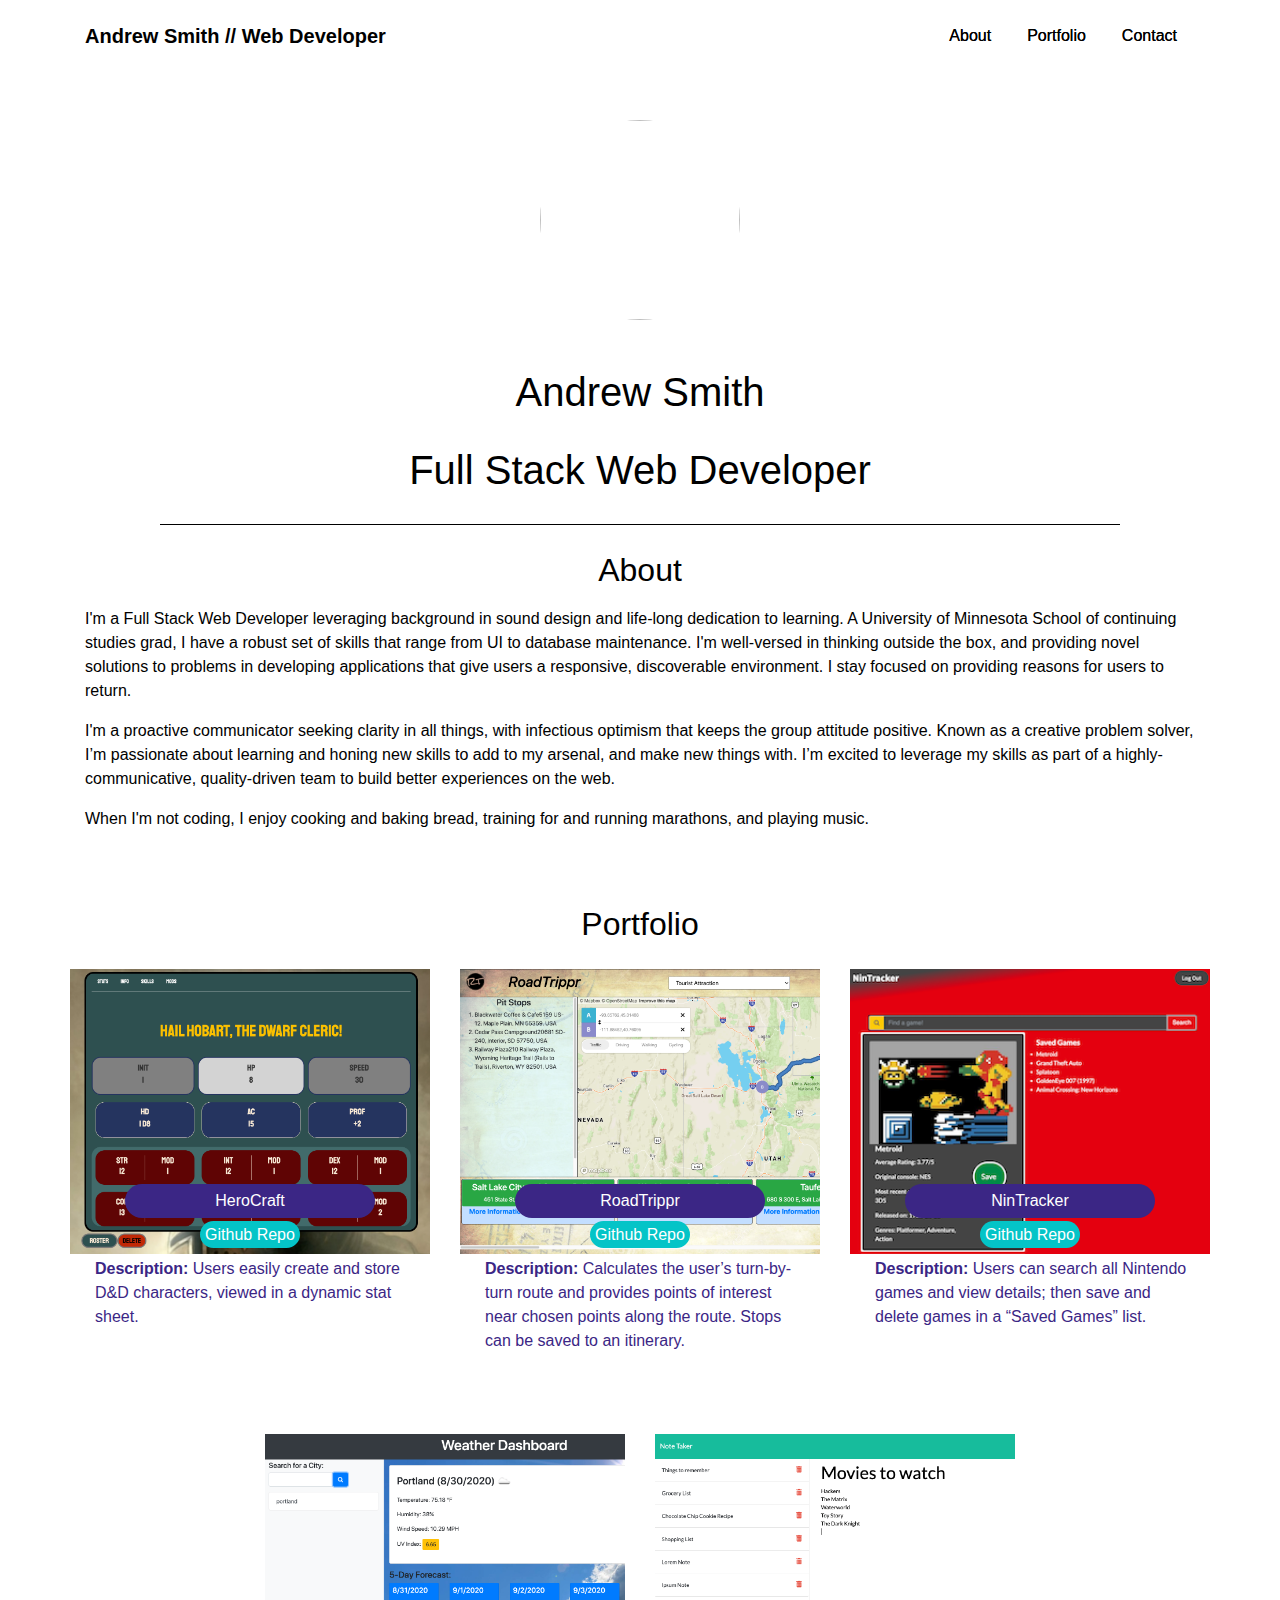
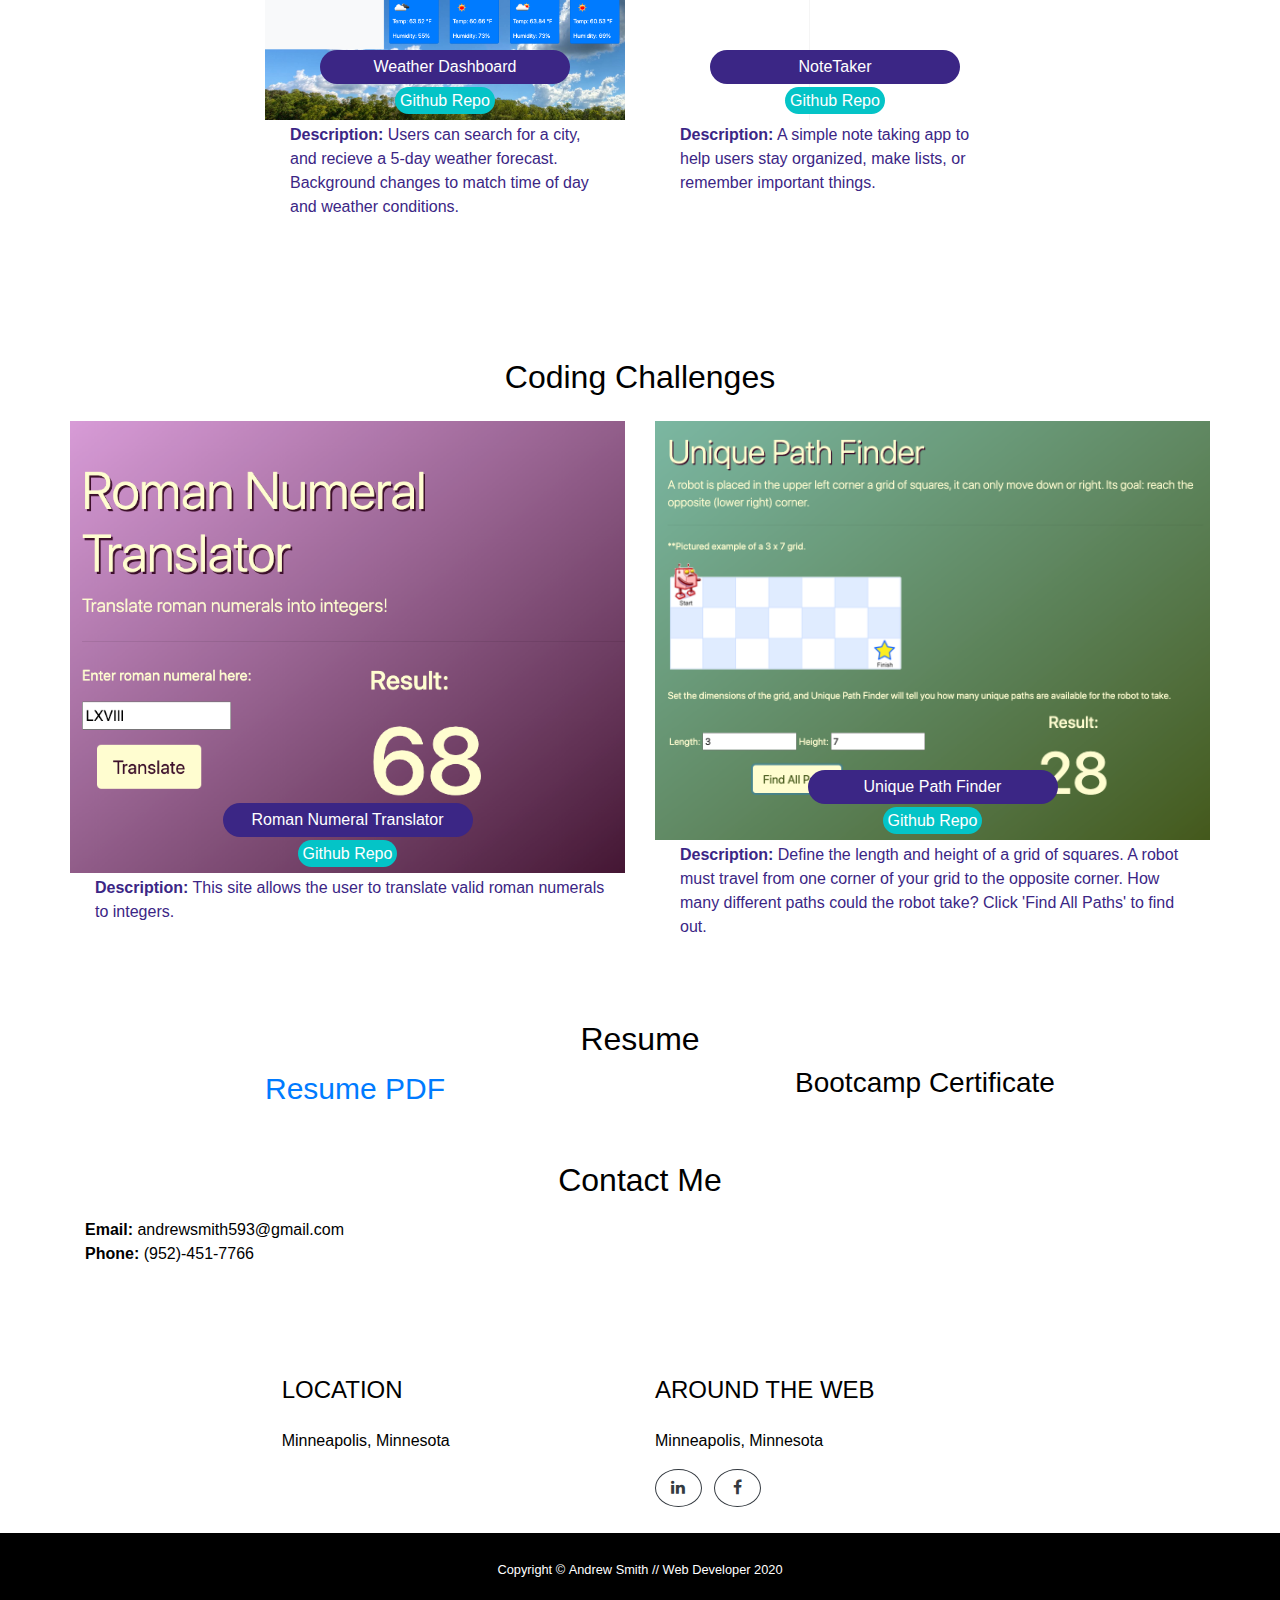
==== index.html @ 85a1eda5 "added challenges" ====
<!DOCTYPE html>
<html>

<head>
    <meta charset="utf-8">
    <meta name="viewport" content="width=device-width, initial-scale=1.0, shrink-to-fit=no">
    <title>Andrew Smith // Web Developer</title>
    <link rel="stylesheet" href="https://cdnjs.cloudflare.com/ajax/libs/font-awesome/4.7.0/css/font-awesome.min.css">
    <link rel="stylesheet" href="bootstrap/css/bootstrap.min.css">
    <link rel="stylesheet" href="https://cdnjs.cloudflare.com/ajax/libs/animate.css/3.5.2/animate.min.css">
    <link rel="stylesheet" href="css/Navigation-Clean.css">
    <link rel="stylesheet" href="css/styles.css">
</head>

<body style="background: white;background-color:white;color:black;">
    <script>
        document.getElementById("herocraft").innerHTML = "Hello JavaScript!";
        </script>
        
    <nav class="navbar navbar-light navbar-expand-md navigation-clean mb-5"
        style="background-color: white;color: black;">
        <div class="container"><a class="navbar-brand" href="#">Andrew Smith // Web Developer</a><button
                data-toggle="collapse" class="navbar-toggler" data-target="#navcol-1"><span class="sr-only"
                    style="color: white;">Toggle navigation</span><span class="navbar-toggler-icon"></span></button>
            <div class="collapse navbar-collapse" id="navcol-1" style="text-shadow: 0px 0px;">
                <ul class="nav navbar-nav ml-auto">
                    <li class="nav-item" role="presentation"><a class="nav-link" href="#about"
                            style="color: black;">About</a></li>
                    <li class="nav-item" role="presentation"><a class="nav-link" href="#portfolio"
                            style="color: black;">Portfolio</a></li>
                    <li class="nav-item" role="presentation"><a class="nav-link" href="#contact"
                            style="color: black;">Contact</a></li>
                </ul>
            </div>
        </div>
    </nav>
    <header>
        <div class="container" style="padding: 0px 0px 0px 0px;"><img id="portraitpic" class="img-fluid d-block mx-auto mb-5"
                style="background: url(img/square.png);background-size: contain;width: 200px;height: 200px;border-radius:50%">
            <h1 style="text-align: center;border-color: #f2f5f8;color: black;">Andrew Smith</h1>

            <h1 style="text-align: center;margin: 30px;color: black;">Full Stack Web Developer</h1>
        </div>
    </header>
                <hr style="border-color: black; width: 75%">
    <section id="portfolio" class="portfolio"
        style="background: white;background-color: white;">

        <div class="container">
            <h2 id="about" style="text-align: center;padding: 10px;">About</h2>
            <!-- <hr> -->
            <div class="row">
                <div class="col">
                    <p>I'm a Full Stack Web Developer leveraging background in sound design and life-long dedication to learning. A University of Minnesota School of continuing studies grad, I have a robust set of skills that range from UI to database maintenance. I'm well-versed in thinking outside the box, and providing novel solutions to problems in developing applications that give users a responsive, discoverable environment. I stay focused on providing reasons for users to return.
                    </p>
                  
                    <p>
                        I'm a proactive communicator seeking clarity in all things, with infectious optimism that keeps the group attitude positive. Known as a creative problem solver, I’m passionate about learning and honing new skills to add to my arsenal, and make new things with. I’m excited to leverage my skills as part of a highly-communicative, quality-driven team to build better experiences on the web. 
                    </p>
                    <p>
                        When I'm not coding, I enjoy cooking and baking bread, training for and running marathons, and playing music.
                    </p>


                        
                </div>

            </div>
            <div style="text-align: center;border-width: 1px;border-color:black;"></div>
        </div>

        <div class="container" style="margin: auto;padding: 0px;">
            <h2 id="portfolio" class="text-center mt-5" style="margin: 15px;margin-top: 0px;padding: 10px;">Portfolio
            </h2>
            
            <!-- <hr style="border-color: #3b2685;"> -->
            <div class="row">
                <div class="portfolio-column col-12 col-md-6 col-lg-4 col-sm-12" >
                    
                    <!-- <img class="img-fluid"
                        src="img/herocraft.png" "> -->

                        <!-- <button class="projectbutton" id="herocraft" type="submit"> 
                            HeroCraft 
                        </button>  -->

                        <a  href="http://murmuring-cove-64228.herokuapp.com/" target="_blank">
                            
                            <img class="portfolioimg" src="./img/herocraft.png"  />
                            <p class="portfolio-text text-center ">HeroCraft</p>
                        </a>
                        <a class="githublink" href="https://github.com/ezekieleverest/Character-Creator">Github Repo</a>
                        <p class="projectDescription"><strong>Description:</strong> Users easily create and store D&D characters, viewed in a dynamic stat sheet.</p>

                    </div>





                <div class="portfolio-column col-12 col-md-6 col-lg-4 col-sm-12">
                    
                    <!-- <img class="img-fluid"
                        src="img/rtpic.png" border-color: rgb(15,110,204);"> -->

                        <a class="portfolio-pic" href="https://nathanszu.github.io/RoadTrippr/index.html" target="_blank">
                            
                            <img class="portfolioimg" src="./img/rtpic.png" />
                            <p class="portfolio-text text-center position-relative">RoadTrippr</p>
                        </a> 
                        <a class="githublink " href="https://github.com/AndrewCodesDontYaKnow/RoadTrippr">Github Repo</a>
                        <p class="projectDescription"><strong>Description:</strong> Calculates the user’s turn-by-turn route and provides points of interest near chosen points along the route. Stops can be saved to an itinerary.</p>

                    </div>
                <div class="portfolio-column col-12 col-md-6 col-lg-4 col-sm-12" ">
                    
                    <!-- <img class="img-fluid"
                        src="img/rtpic.png" border-color: rgb(15,110,204);"> -->

                        <a href="https://boiling-plains-43100.herokuapp.com" target="_blank">
                            
                            <img class="portfolioimg" src="./img/ntpic.png" />
                            <p class="portfolio-text text-center position-relative">NinTracker</p>
                        </a>
                        <a class="githublink text-center " href="https://github.com/ezekieleverest/Character-Creator">Github Repo</a>
                        <p class="projectDescription"><strong>Description:</strong> Users can search all Nintendo games and view details; then save and delete games in a “Saved Games” list.</p>

                    </div>
            </div>
            <div class="row justify-content-center">
                <div class="portfolio-column col-12 col-md-6 col-lg-4 col-sm-12 justify-content-center portfolioboxes">
                    
                    <!-- <img class="img-fluid"
                        src="img/rtpic.png" border-color: rgb(15,110,204);"> -->
                       
                        <a class="img-fluid justify-self-center" href="https://andrewcodesdontyaknow.github.io/WeatherDashboard/" target="_blank">
                            
                            <img class="portfolioimg" class="img-fluid justify-self-center" src="./img/wtpic.png" />
                            <p class="portfolio-text text-center position-relative">Weather Dashboard</p>
                        </a>
                        <a class="githublink text-center " href="https://github.com/AndrewCodesDontYaKnow/WeatherDashboard">Github Repo</a>
                        <p class="projectDescription"><strong>Description:</strong> Users can search for a city, and recieve a 5-day weather forecast. Background changes to match time of day and weather conditions.</p>
                      
                    </div>
                <div class="portfolio-column col-12 col-md-6 col-lg-4 col-sm-12" ">
                    
                    <!-- <img class="img-fluid"
                        src="img/rtpic.png" border-color: rgb(15,110,204);"> -->

                        <a href="https://vast-shore-64434.herokuapp.com/" target="_blank">
                            
                            <img class="portfolioimg" src="./img/notetpic.png" />
                            <p class="portfolio-text text-center position-relative">NoteTaker</p>
                        </a>
                        <a class="githublink text-center " href="https://github.com/AndrewCodesDontYaKnow/Note_TakerV2">Github Repo</a>
                        <p class="projectDescription"><strong>Description:</strong> A simple note taking app to help users stay organized, make lists, or remember important things.</p>

                    </div>
            </div>
        </div>

        <div class="container" style="margin: auto;padding: 0px;">
            <h2 id="portfolio" class="text-center mt-5" style="margin: 15px;margin-top: 0px;padding: 10px;">Coding Challenges
            </h2>
            
            <!-- <hr style="border-color: #3b2685;"> -->
            <div class="row">
                <div class="portfolio-column col-12 col-md-6 col-lg-6 col-sm-12" >
                
                        <a  href="https://andrewcodesdontyaknow.github.io/RomanNumeralTranslator/" target="_blank">
                            
                            <img class="portfolioimg" src="./img/translatorpic.png"  />
                            <p class="portfolio-text text-center ">Roman Numeral Translator</p>
                        </a>
                        <a class="githublink" href="https://github.com/AndrewCodesDontYaKnow/RomanNumeralTranslator">Github Repo</a>
                        <p class="projectDescription"><strong>Description:</strong> This site allows the user to translate valid roman numerals to integers.</p>

                    </div>

                <div class="portfolio-column col-12 col-md-6 col-lg-6 col-sm-12">
                    
                    <!-- <img class="img-fluid"
                        src="img/rtpic.png" border-color: rgb(15,110,204);"> -->

                        <a class="portfolio-pic" href="https://andrewcodesdontyaknow.github.io/UniquePathFinder" target="_blank">
                            
                            <img class="portfolioimg" src="./img/uniquepaths.png" />
                            <p class="portfolio-text text-center position-relative">Unique Path Finder</p>
                        </a> 
                        <a class="githublink " href="https://github.com/AndrewCodesDontYaKnow/UniquePathFinder">Github Repo</a>
                        <p class="projectDescription"><strong>Description:</strong> Define the length and height of a grid of squares. A robot must travel from one corner of your grid to the opposite corner. How many different paths could the robot take? Click 'Find All Paths' to find out.</p>

                    </div>
            </div>
        </div>

    </section>
    <section style="padding-top: 0px;background: white;">
        <!-- <div class="row">
            <div class="col" style="margin-bottom: 67px;">
                <p></p>
            </div>
        </div> -->
        
        
    </section>
    <section style="background: white;background-color:white;">
        <div class="container">
            <h2 id="contact" style="text-align: center;padding: 0px;">Resume</h2>

            <div class="row">
                <div class="col-6 text-center">
                    <a id="resumelink" class="m-auto" href="https://drive.google.com/file/d/1PlUrU4AwaDKnfD9nhblfA9Y8aW0FGFX9/view?usp=sharing">Resume PDF</a>
                </div>
                <div class="col-6 text-center">
                    <h3>Bootcamp Certificate</h3>
                    <div data-iframe-width="150" data-iframe-height="270" data-share-badge-id="8707e096-7fef-4396-a4e8-38e93952710f" data-share-badge-host="https://www.youracclaim.com"></div><script type="text/javascript" async src="//cdn.youracclaim.com/assets/utilities/embed.js"></script>
                </div>
            </div>
        </div>
        <div class="row" style="height: 40px;">
            <div class="col" style="margin-bottom: 67px;">
                <p></p>
            </div>
        </div>
        <div class="container">
            <h2 id="contact" style="text-align: center;padding: 10px;">Contact Me</h2>

            <div class="row">
                <div class="col">
                    <p class=""><strong>Email:</strong> andrewsmith593@gmail.com<br/><strong>Phone:</strong> (952)-451-7766</p>
                </div>
            </div>
        </div>
        <!-- <div class="row" style="height: 2px;">
            <div class="col" style="margin-bottom: 0px;">
                <p></p>
            </div>
        </div> -->
    </section>
    <footer style="background: white;">
        <div class="container">
            <div class="row justify-content-center"
                style="padding: 10px;text-align: left;padding-top: 55px;padding-bottom: -13px;">
                <div class="col-md-4 col-xl-4 mb-5 mb-lg-0" style="margin-top: 39px;">
                    <h4 class="text-uppercase mb-4">Location</h4>
                    <p>Minneapolis, Minnesota</p>
                </div>
                <div class="col-md-4 col-xl-4 mb-5 mb-lg-0" style="margin-top: 39px;">
                    <h4 class="text-uppercase mb-4">Around the Web</h4>
                    <p>Minneapolis, Minnesota</p>
                    <ul class="list-inline">
                        <li class="list-inline-item"><a
                            class="btn btn-outline-dark btn-social text-center rounded-circle" role="button"
                            href="https://www.linkedin.com/in/andrew-smith-6981b32b/"><i class="fa fa-linkedin fa-fw"></i></a></li>
                        <li class="list-inline-item"><a
                                class="btn btn-outline-dark btn-social text-center rounded-circle" role="button"
                                href="https://www.facebook.com/andrewsmithmusic"><i class="fa fa-facebook fa-fw"></i></a></li>
                    </ul>
                </div>
            </div>
        </div>
    </footer>
    <div class="justify-content-center copyright py-4 text-center text-white"
        style="background: white;background-color: black;padding-top: 16px;">
        <div class="container" style="background-color: rgba(59,38,133,0);"><small>Copyright ©&nbsp;Andrew
                Smith // Web Developer 2020</small></div>
    </div>
    
    <script src="js/jquery.min.js"></script>
    <script src="bootstrap/js/bootstrap.min.js"></script>
    <script src="js/bs-init.js"></script>
</body>

</html>
---- css/Navigation-Clean.css ----
.navigation-clean {
  background: #fff;
  padding-top: .75rem;
  padding-bottom: .75rem;
  color: #333;
  border-radius: 0;
  box-shadow: none;
  border: none;
  margin-bottom: 0;
}

@media (min-width:768px) {
  .navigation-clean {
    padding-top: 1rem;
    padding-bottom: 1rem;
  }
}

.navigation-clean .navbar-brand {
  font-weight: bold;
  color: inherit;
}

.navigation-clean .navbar-brand:hover {
  color: #04c4c7;
}

.navigation-clean.navbar-dark .navbar-brand:hover {
  color: #f0f0f0;
}

.navigation-clean .navbar-brand img {
  height: 100%;
  display: inline-block;
  margin-right: 10px;
  width: auto;
}

.navigation-clean .navbar-toggler {
  border-color: #ddd;
}

.navigation-clean .navbar-toggler:hover, .navigation-clean .navbar-toggler:focus {
  background: none;
}

.navigation-clean.navbar-dark .navbar-toggler {
  border-color: #555;
}

.navigation-clean .navbar-toggler {
  color: #888;
}

.navigation-clean.navbar-dark .navbar-toggler {
  color: #eee;
}

.navigation-clean .navbar-collapse, .navigation-clean .form-inline {
  border-top-color: #ddd;
}

.navigation-clean.navbar-dark .navbar-collapse, .navigation-clean.navbar-dark .form-inline {
  border-top-color: #333;
}

.navigation-clean .navbar-nav > .active > a, .navigation-clean .navbar-nav > .show > a {
  background: none;
  box-shadow: none;
}

.navigation-clean.navbar-light .navbar-nav .nav-link.active, .navigation-clean.navbar-light .navbar-nav .nav-link.active:focus, .navigation-clean.navbar-light .navbar-nav .nav-link.active:hover {
  color: #8f8f8f;
  box-shadow: none;
  background: none;
  pointer-events: none;
}

.navigation-clean.navbar .navbar-nav .nav-link {
  padding-left: 18px;
  padding-right: 18px;
}

.navigation-clean.navbar-light .navbar-nav .nav-link {
  color: #465765;
}

.navigation-clean.navbar-light .navbar-nav .nav-link:focus, .navigation-clean.navbar-light .navbar-nav .nav-link:hover {
  color: #04c4c7 !important;
  background-color: transparent;
}

.navigation-clean .navbar-nav > li > .dropdown-menu {
  margin-top: -5px;
  box-shadow: none;
  background-color: #fff;
  border-radius: 2px;
}

@media (min-width:768px) {
  .navigation-clean .navbar-nav .show .dropdown-menu {
    box-shadow: 0 4px 8px rgba(0,0,0,.1);
  }
}

@media (max-width:767px) {
  .navigation-clean .navbar-nav .show .dropdown-menu .dropdown-item {
    color: #37434d;
    padding-top: .8rem;
    padding-bottom: .8rem;
    line-height: 1;
  }
}

.navigation-clean .dropdown-menu .dropdown-item:focus, .navigation-clean .dropdown-menu .dropdown-item {
  line-height: 2;
  color: #37434d;
}

.navigation-clean .dropdown-menu .dropdown-item:focus, .navigation-clean .dropdown-menu .dropdown-item:hover {
  background: #eee;
  color: inherit;
}

.navigation-clean.navbar-dark {
  background-color: #1f2021;
  color: #fff;
}

.navigation-clean.navbar-dark .navbar-nav a.active, .navigation-clean.navbar-dark .navbar-nav a.active:focus, .navigation-clean.navbar-dark .navbar-nav a.active:hover {
  color: #8f8f8f;
  box-shadow: none;
  background: none;
  pointer-events: none;
}

.navigation-clean.navbar-dark .navbar-nav .nav-link {
  color: #dfe8ee;
}

.navigation-clean.navbar-dark .navbar-nav .nav-link:focus, .navigation-clean.navbar-dark .navbar-nav .nav-link:hover {
  color: #fff;
  background-color: transparent;
}

.navigation-clean.navbar-dark .navbar-nav > li > .dropdown-menu {
  background-color: #1f2021;
}

.navigation-clean.navbar-dark .dropdown-menu .dropdown-item:focus, .navigation-clean.navbar-dark .dropdown-menu .dropdown-item {
  color: #f2f5f8;
}

.navigation-clean.navbar-dark .dropdown-menu .dropdown-item:focus, .navigation-clean.navbar-dark .dropdown-menu .dropdown-item:hover {
  background: #363739;
}

@media (max-width:767px) {
  .navigation-clean.navbar-dark .navbar-nav .show .dropdown-menu .dropdown-item {
    color: #fff;
  }
}

.navbar-light .navbar-nav .active > .nav-link, .navbar-light .navbar-nav .nav-link.active, .navbar-light .navbar-nav .nav-link.show, .navbar-light .navbar-nav .show > .nav-link {
}

.navbar-light .navbar-nav .active > .nav-link, .navbar-light .navbar-nav .nav-link.active, .navbar-light .navbar-nav .nav-link.show, .navbar-light .navbar-nav .show > .nav-link {
}
---- css/styles.css ----
/* .projectbutton { 

    background-size: cover; 
    width: 345px; 
    height: 277px; 
    font-size: 2rem;
    color: white;
    padding-top: 200px;
    text-shadow: 2px 2px 8px #3b2685;
}  */

.portfolio-pic {
    /* transform: translateX(-50%);
    left: 50%;
    position: absolute; */
    text-align: center;
}

.portfolio-text {
    color: white;
    background-color: #3b2685;
    border-radius: 18px;
    width: 250px;
    padding: 5px 0px;
    margin: 5px auto;
    position: relative;
    bottom: 75px;
    
}

.portfolioimg {
    /* position: relative; */
    width: 100%;
}

.githublink {
    background-color: #04c4c7;
    color: white;
    border-radius: 18px;
    padding: 5px;
    margin: 5px, auto;
    position: relative;
    bottom: 75px;
    text-align: center;

}

.portfolio-column {
    text-align: center
}

.portfolio-link {
    text-align: center;
}

.purpleBox span {
    color: white;
    background-color: #3b2685;
    border-radius: 18px;
    padding: 8px;
    margin: 5px auto;
}

.purpleBox {
    color: white;
    background-color: #3b2685;
    border-radius: 18px;
    padding: 8px;
    margin: 5px auto;
}

#resumelink {
    font-size: 30px;
}

.projectDescription {
    color: #3b2685;
    position: relative;
    bottom: 65px;
    left: 5px;
    padding: 0px 20px;
    text-align: left;

}

.portfolioboxes {
    text-align: center;
}


/* Create four equal columns that floats next to each other */
.column {
    float: left;
    width: 25%;
  }
  
  @media (min-width: 576px) {
       
.portfolio-column {
    padding: 0px, 5px, 5px, 0px;
}

}

@media (min-width: 768px) {
       
    .portfolio-column {
        padding: 0px, 5px, 5px, 0px;
    }
    
    }


/* 
#herocraft {
    background-image: url("../img/herocraft.png"); 
}

#roadtrippr {
    background-image: url("../img/rtpic.png"); 
}

#nintracker {
    background-image: url("../img/ntpic.png"); 
}

#weatherdash {
    background-image: url("../img/wtpic.png"); 
}

#notetaker {
    background-image: url("../img/notetpic.png"); 
} */
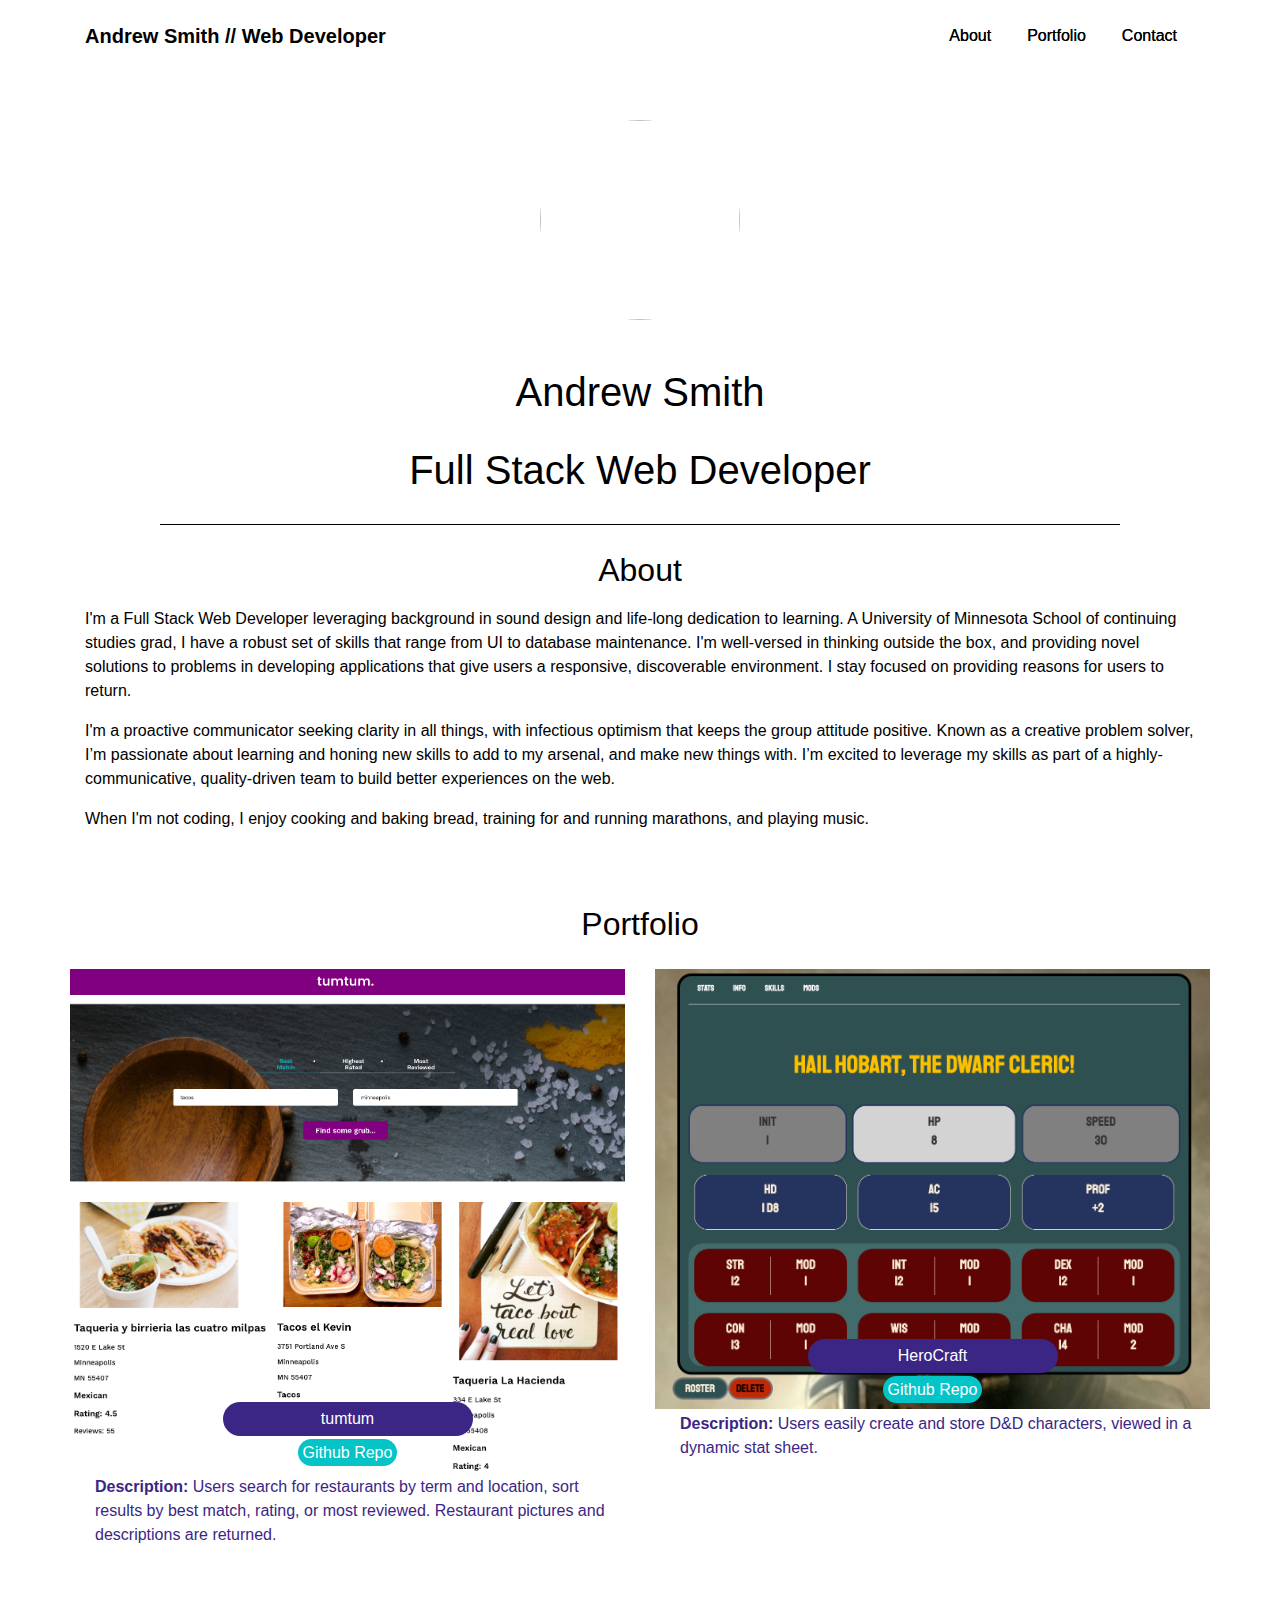
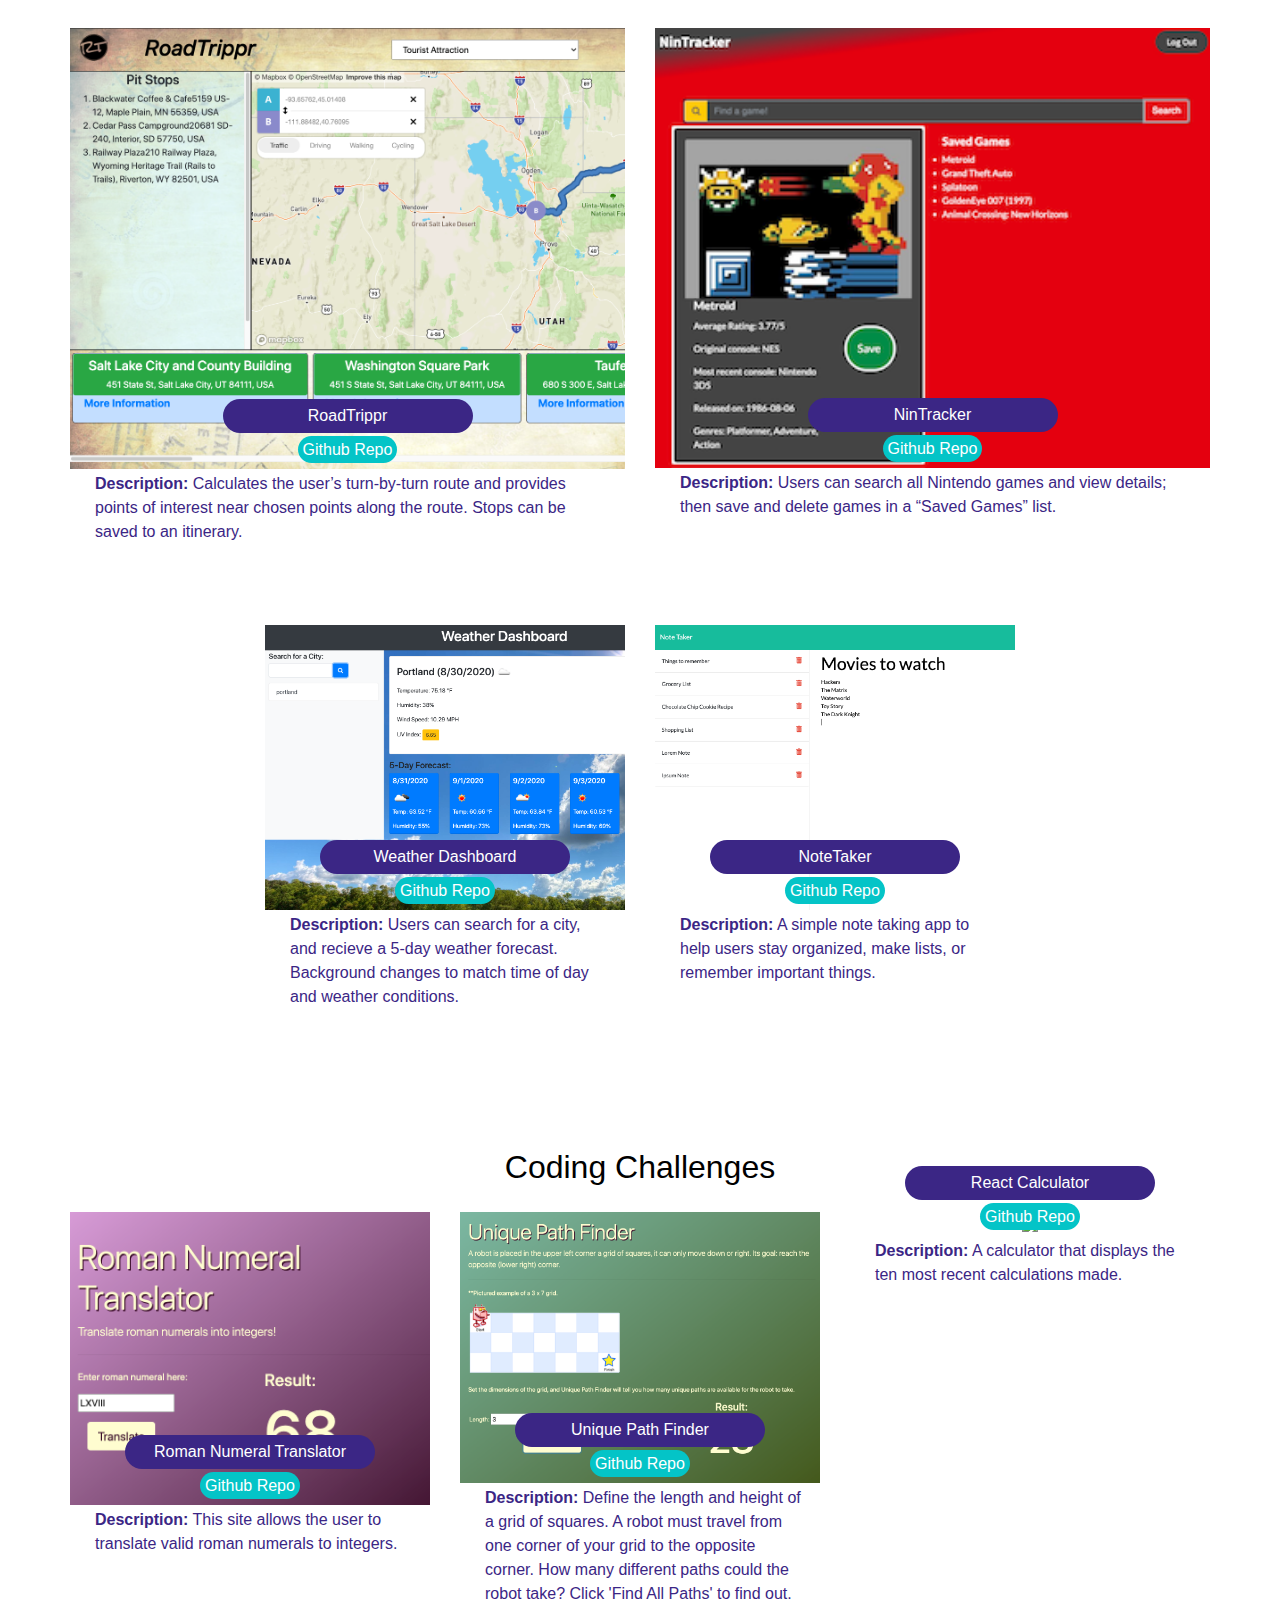
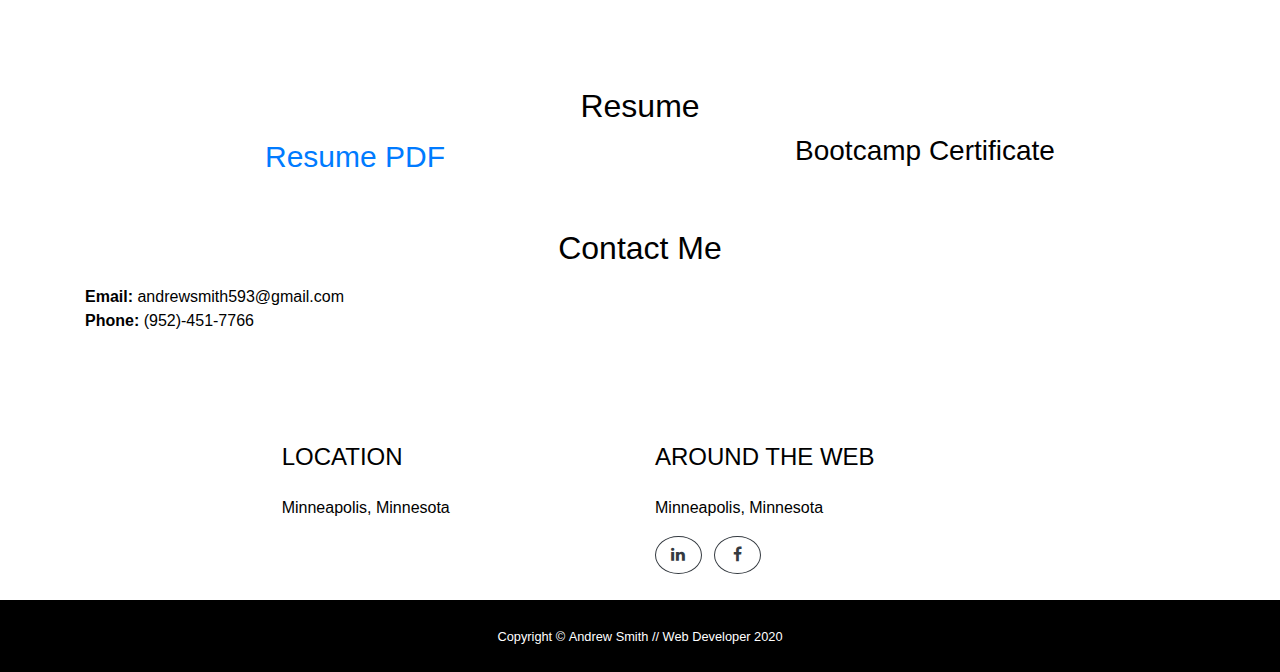
==== commit b85cdce5: "added tumtum to portfolio projects" ====
--- a/index.html
+++ b/index.html
@@ -73,17 +73,21 @@
             <h2 id="portfolio" class="text-center mt-5" style="margin: 15px;margin-top: 0px;padding: 10px;">Portfolio
             </h2>
             
-            <!-- <hr style="border-color: #3b2685;"> -->
-            <div class="row">
-                <div class="portfolio-column col-12 col-md-6 col-lg-4 col-sm-12" >
-                    
-                    <!-- <img class="img-fluid"
-                        src="img/herocraft.png" "> -->
-
-                        <!-- <button class="projectbutton" id="herocraft" type="submit"> 
-                            HeroCraft 
-                        </button>  -->
-
+            <div class="row">
+
+                <div class="portfolio-column col-12 col-md-6 col-lg-6 col-sm-12" >
+                        <a  href="https://andrewcodesdontyaknow.github.io/tumtum/" target="_blank">
+                            
+                            <img class="portfolioimg" src="./img/tumtumpic.png"  />
+                            <p class="portfolio-text text-center ">tumtum</p>
+                        </a>
+                        <a class="githublink" href="https://github.com/AndrewCodesDontYaKnow/tumtum">Github Repo</a>
+                        <p class="projectDescription"><strong>Description:</strong> Users search for restaurants by term and location, sort results by best match, rating, or most reviewed. Restaurant pictures and descriptions are returned.</p>
+
+                    </div>
+
+
+                <div class="portfolio-column col-12 col-md-6 col-lg-6 col-sm-12" >
                         <a  href="http://murmuring-cove-64228.herokuapp.com/" target="_blank">
                             
                             <img class="portfolioimg" src="./img/herocraft.png"  />
@@ -98,7 +102,7 @@
 
 
 
-                <div class="portfolio-column col-12 col-md-6 col-lg-4 col-sm-12">
+                <div class="portfolio-column col-12 col-md-6 col-lg-6 col-sm-12">
                     
                     <!-- <img class="img-fluid"
                         src="img/rtpic.png" border-color: rgb(15,110,204);"> -->
@@ -112,11 +116,9 @@
                         <p class="projectDescription"><strong>Description:</strong> Calculates the user’s turn-by-turn route and provides points of interest near chosen points along the route. Stops can be saved to an itinerary.</p>
 
                     </div>
-                <div class="portfolio-column col-12 col-md-6 col-lg-4 col-sm-12" ">
-                    
-                    <!-- <img class="img-fluid"
-                        src="img/rtpic.png" border-color: rgb(15,110,204);"> -->
-
+
+
+                <div class="portfolio-column col-12 col-md-6 col-lg-6 col-sm-12" ">
                         <a href="https://boiling-plains-43100.herokuapp.com" target="_blank">
                             
                             <img class="portfolioimg" src="./img/ntpic.png" />
@@ -165,7 +167,7 @@
             
             <!-- <hr style="border-color: #3b2685;"> -->
             <div class="row">
-                <div class="portfolio-column col-12 col-md-6 col-lg-6 col-sm-12" >
+                <div class="portfolio-column col-12 col-md-4 col-lg-4 col-sm-12" >
                 
                         <a  href="https://andrewcodesdontyaknow.github.io/RomanNumeralTranslator/" target="_blank">
                             
@@ -177,7 +179,7 @@
 
                     </div>
 
-                <div class="portfolio-column col-12 col-md-6 col-lg-6 col-sm-12">
+                <div class="portfolio-column col-12 col-md-4 col-lg-4 col-sm-12">
                     
                     <!-- <img class="img-fluid"
                         src="img/rtpic.png" border-color: rgb(15,110,204);"> -->
@@ -191,6 +193,21 @@
                         <p class="projectDescription"><strong>Description:</strong> Define the length and height of a grid of squares. A robot must travel from one corner of your grid to the opposite corner. How many different paths could the robot take? Click 'Find All Paths' to find out.</p>
 
                     </div>
+
+                    <div class="portfolio-column col-12 col-md-4 col-lg-4 col-sm-12">
+                    
+                        <!-- <img class="img-fluid"
+                            src="img/rtpic.png" border-color: rgb(15,110,204);"> -->
+    
+                            <a class="portfolio-pic" href="https://andrewcodesdontyaknow.github.io/ReactCalc" target="_blank">
+                                
+                                <img class="portfolioimg" src="./img/calcpic.png" />
+                                <p class="portfolio-text text-center position-relative">React Calculator</p>
+                            </a> 
+                            <a class="githublink " href="https://github.com/AndrewCodesDontYaKnow/ReactCalc">Github Repo</a>
+                            <p class="projectDescription"><strong>Description:</strong> A calculator that displays the ten most recent calculations made.</p>
+    
+                        </div>
             </div>
         </div>
 
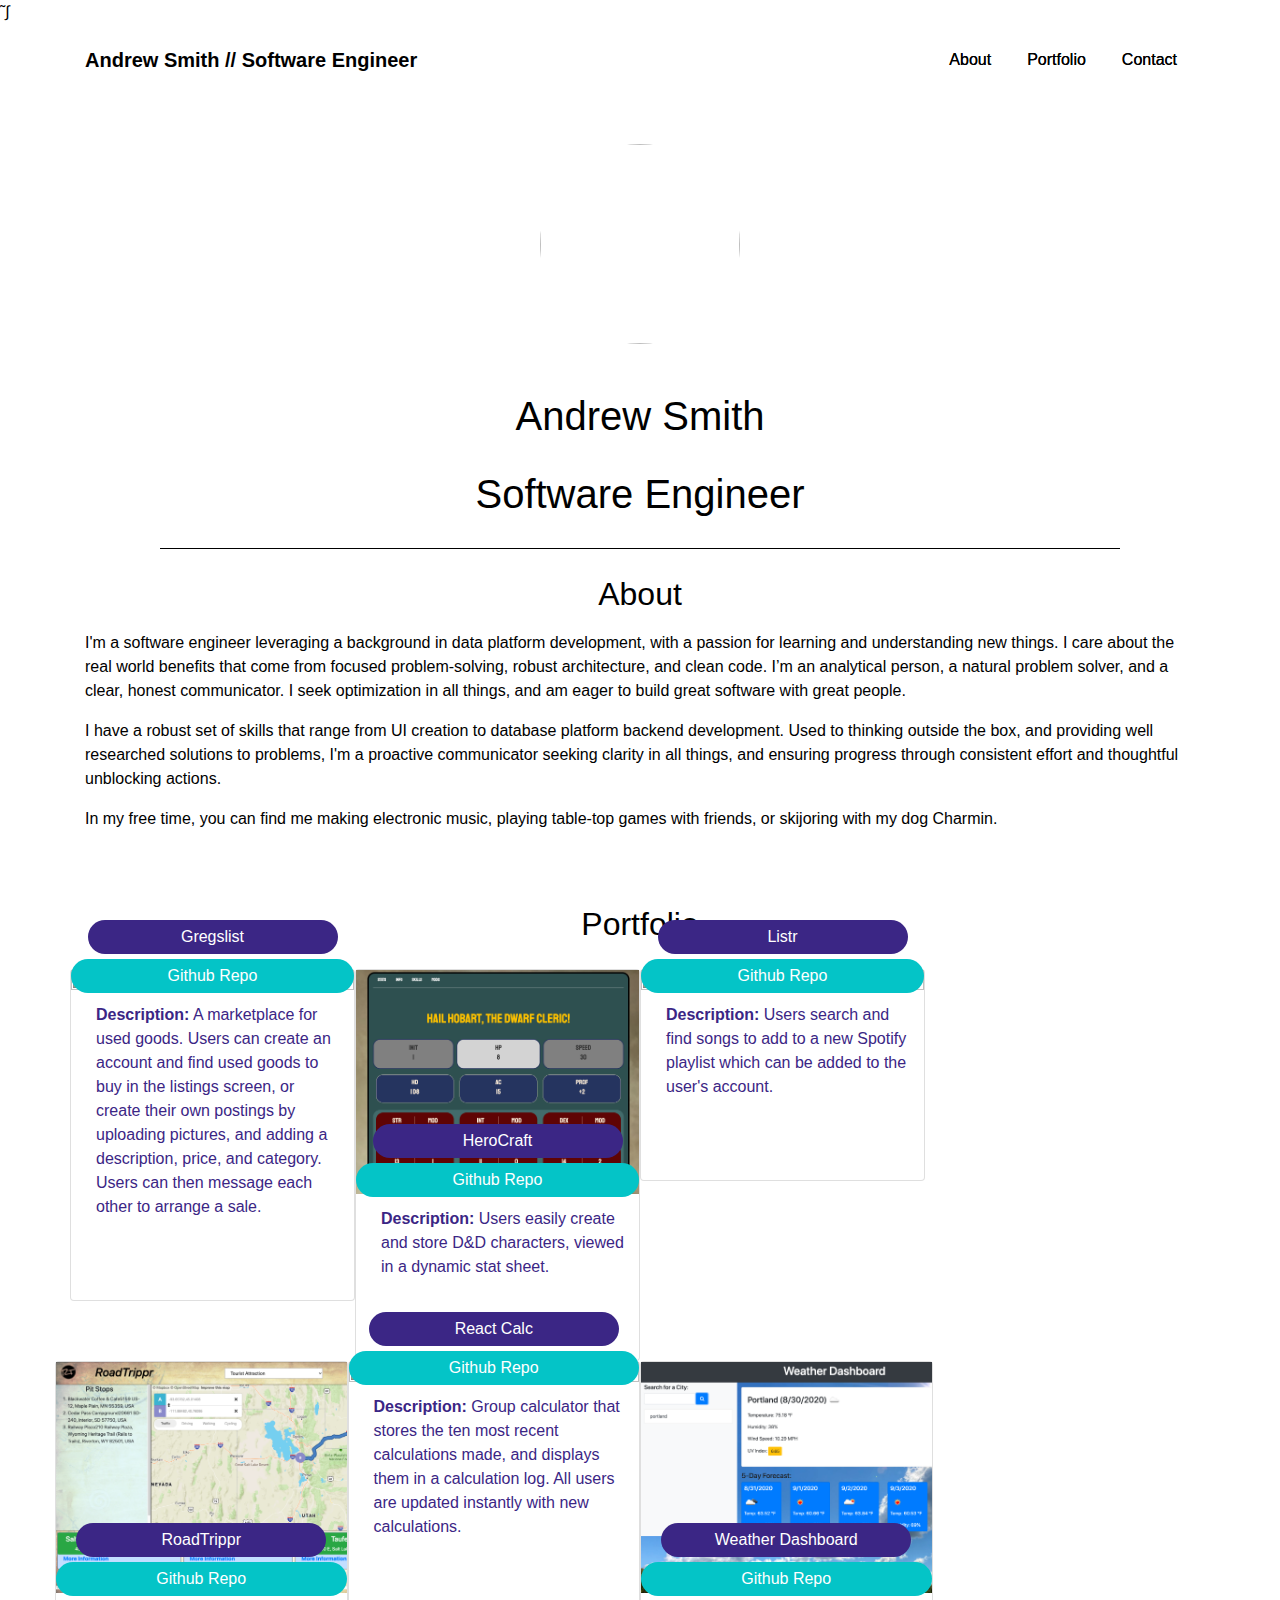
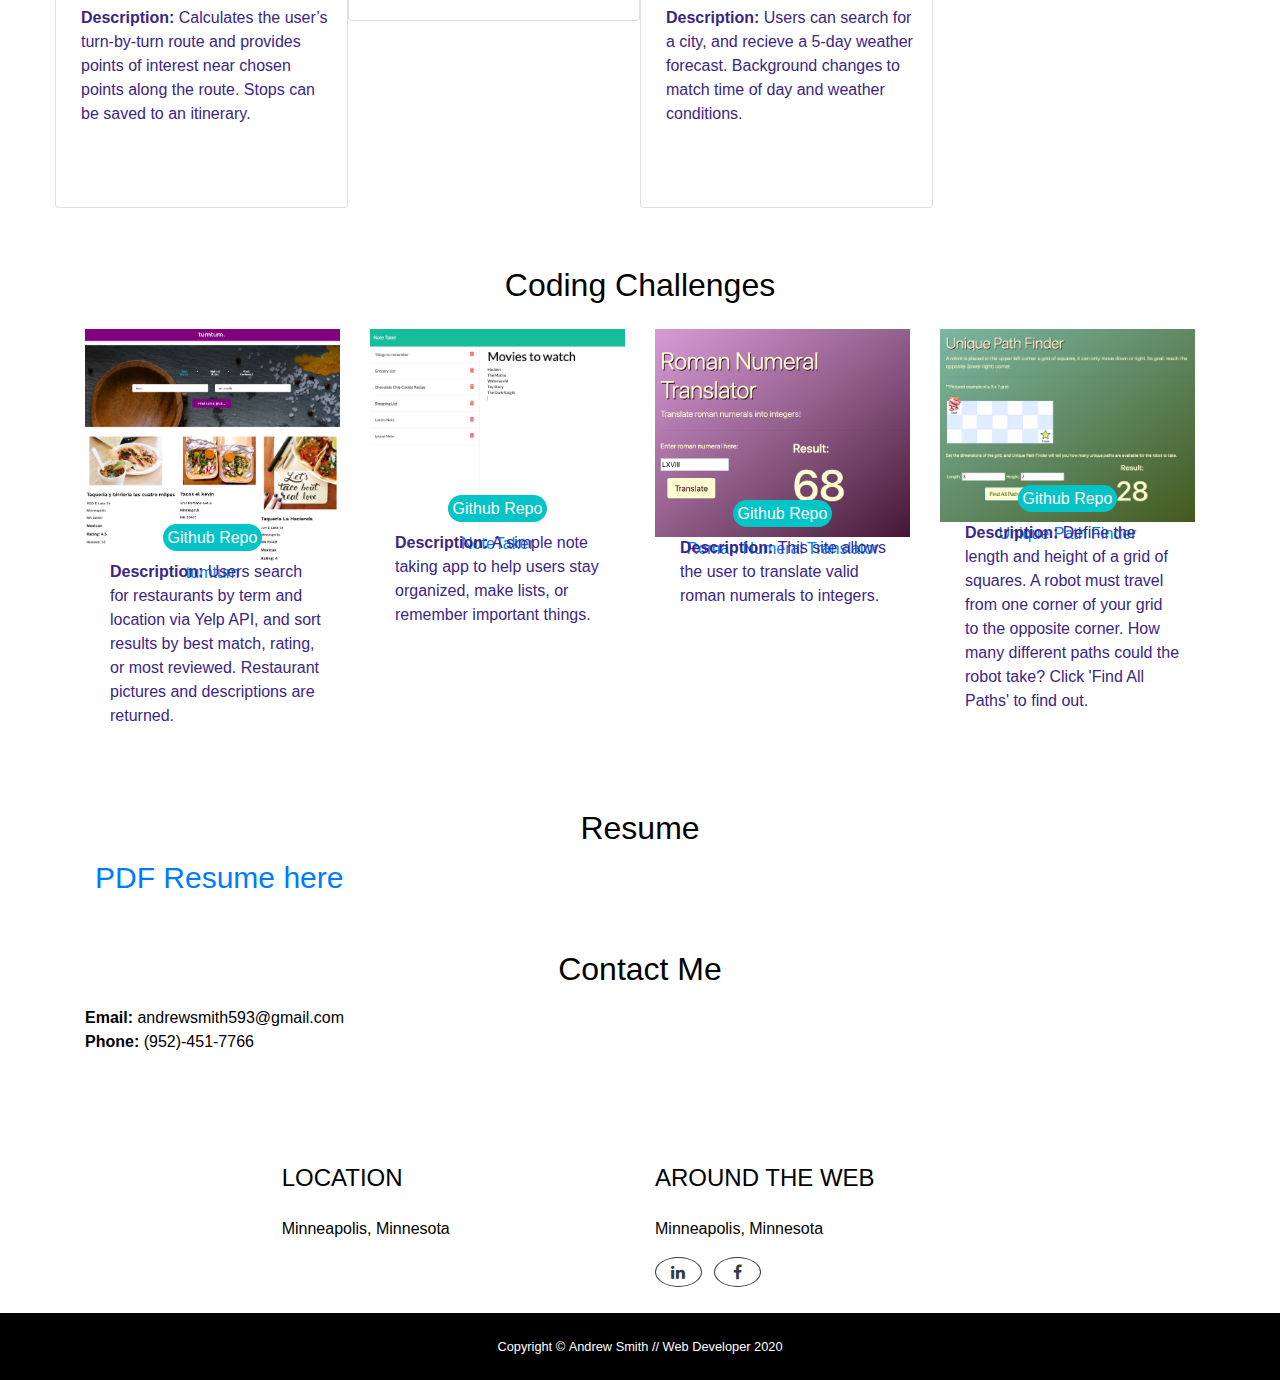
==== commit 3ca94b1f: "Update portfolio" ====
--- a/index.html
+++ b/index.html
@@ -1,292 +1,490 @@
-<!DOCTYPE html>
+˜∫<!DOCTYPE html>
 <html>
-
-<head>
-    <meta charset="utf-8">
-    <meta name="viewport" content="width=device-width, initial-scale=1.0, shrink-to-fit=no">
-    <title>Andrew Smith // Web Developer</title>
-    <link rel="stylesheet" href="https://cdnjs.cloudflare.com/ajax/libs/font-awesome/4.7.0/css/font-awesome.min.css">
-    <link rel="stylesheet" href="bootstrap/css/bootstrap.min.css">
-    <link rel="stylesheet" href="https://cdnjs.cloudflare.com/ajax/libs/animate.css/3.5.2/animate.min.css">
-    <link rel="stylesheet" href="css/Navigation-Clean.css">
-    <link rel="stylesheet" href="css/styles.css">
-</head>
-
-<body style="background: white;background-color:white;color:black;">
-    <script>
-        document.getElementById("herocraft").innerHTML = "Hello JavaScript!";
-        </script>
-        
-    <nav class="navbar navbar-light navbar-expand-md navigation-clean mb-5"
-        style="background-color: white;color: black;">
-        <div class="container"><a class="navbar-brand" href="#">Andrew Smith // Web Developer</a><button
-                data-toggle="collapse" class="navbar-toggler" data-target="#navcol-1"><span class="sr-only"
-                    style="color: white;">Toggle navigation</span><span class="navbar-toggler-icon"></span></button>
-            <div class="collapse navbar-collapse" id="navcol-1" style="text-shadow: 0px 0px;">
-                <ul class="nav navbar-nav ml-auto">
-                    <li class="nav-item" role="presentation"><a class="nav-link" href="#about"
-                            style="color: black;">About</a></li>
-                    <li class="nav-item" role="presentation"><a class="nav-link" href="#portfolio"
-                            style="color: black;">Portfolio</a></li>
-                    <li class="nav-item" role="presentation"><a class="nav-link" href="#contact"
-                            style="color: black;">Contact</a></li>
-                </ul>
-            </div>
-        </div>
+  <head>
+    <meta charset="utf-8" />
+    <meta
+      name="viewport"
+      content="width=device-width, initial-scale=1.0, shrink-to-fit=no"
+    />
+    <title>Andrew Smith // Software Engineer</title>
+    <link
+      rel="stylesheet"
+      href="https://cdnjs.cloudflare.com/ajax/libs/font-awesome/4.7.0/css/font-awesome.min.css"
+    />
+    <link rel="stylesheet" href="bootstrap/css/bootstrap.min.css" />
+    <link
+      rel="stylesheet"
+      href="https://cdnjs.cloudflare.com/ajax/libs/animate.css/3.5.2/animate.min.css"
+    />
+    <link rel="stylesheet" href="css/Navigation-Clean.css" />
+    <link rel="stylesheet" href="css/styles.css" />
+    <link rel="icon" type="image/png" href="./img/portfoliofavicon.png" />
+  </head>
+
+  <body style="background: white; background-color: white; color: black">
+    <nav
+      class="navbar navbar-light navbar-expand-md navigation-clean mb-5"
+      style="background-color: white; color: black"
+    >
+      <div class="container">
+        <a class="navbar-brand" href="#">Andrew Smith // Software Engineer</a
+        ><button
+          data-toggle="collapse"
+          class="navbar-toggler"
+          data-target="#navcol-1"
+        >
+          <span class="sr-only" style="color: white">Toggle navigation</span
+          ><span class="navbar-toggler-icon"></span>
+        </button>
+        <div
+          class="collapse navbar-collapse"
+          id="navcol-1"
+          style="text-shadow: 0px 0px"
+        >
+          <ul class="nav navbar-nav ml-auto">
+            <li class="nav-item" role="presentation">
+              <a class="nav-link" href="#about" style="color: black">About</a>
+            </li>
+            <li class="nav-item" role="presentation">
+              <a class="nav-link" href="#portfolio" style="color: black"
+                >Portfolio</a
+              >
+            </li>
+            <li class="nav-item" role="presentation">
+              <a class="nav-link" href="#contact" style="color: black"
+                >Contact</a
+              >
+            </li>
+          </ul>
+        </div>
+      </div>
     </nav>
     <header>
-        <div class="container" style="padding: 0px 0px 0px 0px;"><img id="portraitpic" class="img-fluid d-block mx-auto mb-5"
-                style="background: url(img/square.png);background-size: contain;width: 200px;height: 200px;border-radius:50%">
-            <h1 style="text-align: center;border-color: #f2f5f8;color: black;">Andrew Smith</h1>
-
-            <h1 style="text-align: center;margin: 30px;color: black;">Full Stack Web Developer</h1>
-        </div>
+      <div class="container" style="padding: 0px 0px 0px 0px">
+        <img
+          id="portraitpic"
+          class="img-fluid d-block mx-auto mb-5"
+          style="
+            background: url(img/square.png);
+            background-size: contain;
+            width: 200px;
+            height: 200px;
+            border-radius: 50%;
+          "
+        />
+        <h1 style="text-align: center; border-color: #f2f5f8; color: black">
+          Andrew Smith
+        </h1>
+
+        <h1 style="text-align: center; margin: 30px; color: black">
+          Software Engineer
+        </h1>
+      </div>
     </header>
-                <hr style="border-color: black; width: 75%">
-    <section id="portfolio" class="portfolio"
-        style="background: white;background-color: white;">
-
-        <div class="container">
-            <h2 id="about" style="text-align: center;padding: 10px;">About</h2>
-            <!-- <hr> -->
-            <div class="row">
-                <div class="col">
-                    <p>I'm a Full Stack Web Developer leveraging background in sound design and life-long dedication to learning. A University of Minnesota School of continuing studies grad, I have a robust set of skills that range from UI to database maintenance. I'm well-versed in thinking outside the box, and providing novel solutions to problems in developing applications that give users a responsive, discoverable environment. I stay focused on providing reasons for users to return.
-                    </p>
-                  
-                    <p>
-                        I'm a proactive communicator seeking clarity in all things, with infectious optimism that keeps the group attitude positive. Known as a creative problem solver, I’m passionate about learning and honing new skills to add to my arsenal, and make new things with. I’m excited to leverage my skills as part of a highly-communicative, quality-driven team to build better experiences on the web. 
-                    </p>
-                    <p>
-                        When I'm not coding, I enjoy cooking and baking bread, training for and running marathons, and playing music.
-                    </p>
-
-
-                        
+    <hr style="border-color: black; width: 75%" />
+    <section
+      id="portfolio"
+      class="portfolio"
+      style="background: white; background-color: white"
+    >
+      <div class="container">
+        <h2 id="about" style="text-align: center; padding: 10px">About</h2>
+        <!-- <hr> -->
+        <div class="row">
+          <div class="col">
+            <p>
+              I'm a software engineer leveraging a background in data platform development, with a passion for learning and understanding new things. I care about the real world benefits that come from focused problem-solving, robust architecture, and clean code. I’m an analytical person, a natural problem solver, and a clear, honest communicator. I seek optimization in all things, and am eager to build great software with great people.
+            </p>
+
+            <p>
+              I have a robust set
+              of skills that range from UI creation to database platform backend development. Used to thinking outside the box, and providing well researched
+              solutions to problems, I'm a proactive communicator seeking clarity in all things, and ensuring progress through consistent effort and thoughtful unblocking actions.
+            
+            </p>
+            <p>
+              In my free time, you can find me making electronic music, playing table-top games with friends, or skijoring with my dog Charmin.
+            </p>
+          </div>
+        </div>
+        <div
+          style="text-align: center; border-width: 1px; border-color: black"
+        ></div>
+      </div>
+
+      <!-- PORTFOLIO -->
+
+      <!-- <div class="container" style="margin: auto;padding: 0px;"> -->
+      <h2
+        id="portfolio"
+        class="text-center mt-5"
+        style="margin: 15px; margin-top: 0px; padding: 10px"
+      >
+        Portfolio
+      </h2>
+
+      <!-- PORTFOLIO ROW 1 -->
+      <!-- class="portfolio-column col-12 col-md-6 col-lg-4 col-sm-12" -->
+      <div class="parent container grid-container">
+        <div class="row">
+          <div class="column">
+            <div class="card">
+              <a
+                href="https://boiling-plains-43100.herokuapp.com"
+                target="_blank"
+              >
+                <img class="portfolioimg" src="./img/Gregslist.png" />
+                <p class="portfolio-text text-center position-relative">
+                  Gregslist
+                </p>
+              </a>
+              <a
+                class="githublink text-center"
+                href="https://github.com/AndrewCodesDontYaKnow/Gregslist"
+                >Github Repo</a
+              >
+              <p class="projectDescription">
+                <strong>Description:</strong> A marketplace for used goods.
+                Users can create an account and find used goods to buy in the
+                listings screen, or create their own postings by uploading
+                pictures, and adding a description, price, and category. Users
+                can then message each other to arrange a sale.
+              </p>
+            </div>
+          </div>
+
+          <div class="column">
+            <div class="card">
+              <a
+                href="http://murmuring-cove-64228.herokuapp.com/"
+                target="_blank"
+              >
+                <img class="portfolioimg" src="./img/herocraft.png" />
+                <p class="portfolio-text text-center">HeroCraft</p>
+              </a>
+              <a
+                class="githublink"
+                href="https://github.com/ezekieleverest/Character-Creator"
+                >Github Repo</a
+              >
+              <p class="projectDescription">
+                <strong>Description:</strong> Users easily create and store D&D
+                characters, viewed in a dynamic stat sheet.
+              </p>
+            </div>
+          </div>
+
+          <div class="column">
+            <div class="card">
+              <a href="http://grieving-growth.surge.sh/" target="_blank">
+                <div class="pic-container">
+                  <img class="portfolioimg" src="./img/listrpic.png" />
                 </div>
-
-            </div>
-            <div style="text-align: center;border-width: 1px;border-color:black;"></div>
-        </div>
-
-        <div class="container" style="margin: auto;padding: 0px;">
-            <h2 id="portfolio" class="text-center mt-5" style="margin: 15px;margin-top: 0px;padding: 10px;">Portfolio
-            </h2>
-            
-            <div class="row">
-
-                <div class="portfolio-column col-12 col-md-6 col-lg-6 col-sm-12" >
-                        <a  href="https://andrewcodesdontyaknow.github.io/tumtum/" target="_blank">
-                            
-                            <img class="portfolioimg" src="./img/tumtumpic.png"  />
-                            <p class="portfolio-text text-center ">tumtum</p>
-                        </a>
-                        <a class="githublink" href="https://github.com/AndrewCodesDontYaKnow/tumtum">Github Repo</a>
-                        <p class="projectDescription"><strong>Description:</strong> Users search for restaurants by term and location, sort results by best match, rating, or most reviewed. Restaurant pictures and descriptions are returned.</p>
-
-                    </div>
-
-
-                <div class="portfolio-column col-12 col-md-6 col-lg-6 col-sm-12" >
-                        <a  href="http://murmuring-cove-64228.herokuapp.com/" target="_blank">
-                            
-                            <img class="portfolioimg" src="./img/herocraft.png"  />
-                            <p class="portfolio-text text-center ">HeroCraft</p>
-                        </a>
-                        <a class="githublink" href="https://github.com/ezekieleverest/Character-Creator">Github Repo</a>
-                        <p class="projectDescription"><strong>Description:</strong> Users easily create and store D&D characters, viewed in a dynamic stat sheet.</p>
-
-                    </div>
-
-
-
-
-
-                <div class="portfolio-column col-12 col-md-6 col-lg-6 col-sm-12">
-                    
-                    <!-- <img class="img-fluid"
-                        src="img/rtpic.png" border-color: rgb(15,110,204);"> -->
-
-                        <a class="portfolio-pic" href="https://nathanszu.github.io/RoadTrippr/index.html" target="_blank">
-                            
-                            <img class="portfolioimg" src="./img/rtpic.png" />
-                            <p class="portfolio-text text-center position-relative">RoadTrippr</p>
-                        </a> 
-                        <a class="githublink " href="https://github.com/AndrewCodesDontYaKnow/RoadTrippr">Github Repo</a>
-                        <p class="projectDescription"><strong>Description:</strong> Calculates the user’s turn-by-turn route and provides points of interest near chosen points along the route. Stops can be saved to an itinerary.</p>
-
-                    </div>
-
-
-                <div class="portfolio-column col-12 col-md-6 col-lg-6 col-sm-12" ">
-                        <a href="https://boiling-plains-43100.herokuapp.com" target="_blank">
-                            
-                            <img class="portfolioimg" src="./img/ntpic.png" />
-                            <p class="portfolio-text text-center position-relative">NinTracker</p>
-                        </a>
-                        <a class="githublink text-center " href="https://github.com/ezekieleverest/Character-Creator">Github Repo</a>
-                        <p class="projectDescription"><strong>Description:</strong> Users can search all Nintendo games and view details; then save and delete games in a “Saved Games” list.</p>
-
-                    </div>
-            </div>
-            <div class="row justify-content-center">
-                <div class="portfolio-column col-12 col-md-6 col-lg-4 col-sm-12 justify-content-center portfolioboxes">
-                    
-                    <!-- <img class="img-fluid"
-                        src="img/rtpic.png" border-color: rgb(15,110,204);"> -->
-                       
-                        <a class="img-fluid justify-self-center" href="https://andrewcodesdontyaknow.github.io/WeatherDashboard/" target="_blank">
-                            
-                            <img class="portfolioimg" class="img-fluid justify-self-center" src="./img/wtpic.png" />
-                            <p class="portfolio-text text-center position-relative">Weather Dashboard</p>
-                        </a>
-                        <a class="githublink text-center " href="https://github.com/AndrewCodesDontYaKnow/WeatherDashboard">Github Repo</a>
-                        <p class="projectDescription"><strong>Description:</strong> Users can search for a city, and recieve a 5-day weather forecast. Background changes to match time of day and weather conditions.</p>
-                      
-                    </div>
-                <div class="portfolio-column col-12 col-md-6 col-lg-4 col-sm-12" ">
-                    
-                    <!-- <img class="img-fluid"
-                        src="img/rtpic.png" border-color: rgb(15,110,204);"> -->
-
-                        <a href="https://vast-shore-64434.herokuapp.com/" target="_blank">
-                            
-                            <img class="portfolioimg" src="./img/notetpic.png" />
-                            <p class="portfolio-text text-center position-relative">NoteTaker</p>
-                        </a>
-                        <a class="githublink text-center " href="https://github.com/AndrewCodesDontYaKnow/Note_TakerV2">Github Repo</a>
-                        <p class="projectDescription"><strong>Description:</strong> A simple note taking app to help users stay organized, make lists, or remember important things.</p>
-
-                    </div>
-            </div>
-        </div>
-
-        <div class="container" style="margin: auto;padding: 0px;">
-            <h2 id="portfolio" class="text-center mt-5" style="margin: 15px;margin-top: 0px;padding: 10px;">Coding Challenges
-            </h2>
-            
-            <!-- <hr style="border-color: #3b2685;"> -->
-            <div class="row">
-                <div class="portfolio-column col-12 col-md-4 col-lg-4 col-sm-12" >
-                
-                        <a  href="https://andrewcodesdontyaknow.github.io/RomanNumeralTranslator/" target="_blank">
-                            
-                            <img class="portfolioimg" src="./img/translatorpic.png"  />
-                            <p class="portfolio-text text-center ">Roman Numeral Translator</p>
-                        </a>
-                        <a class="githublink" href="https://github.com/AndrewCodesDontYaKnow/RomanNumeralTranslator">Github Repo</a>
-                        <p class="projectDescription"><strong>Description:</strong> This site allows the user to translate valid roman numerals to integers.</p>
-
-                    </div>
-
-                <div class="portfolio-column col-12 col-md-4 col-lg-4 col-sm-12">
-                    
-                    <!-- <img class="img-fluid"
-                        src="img/rtpic.png" border-color: rgb(15,110,204);"> -->
-
-                        <a class="portfolio-pic" href="https://andrewcodesdontyaknow.github.io/UniquePathFinder" target="_blank">
-                            
-                            <img class="portfolioimg" src="./img/uniquepaths.png" />
-                            <p class="portfolio-text text-center position-relative">Unique Path Finder</p>
-                        </a> 
-                        <a class="githublink " href="https://github.com/AndrewCodesDontYaKnow/UniquePathFinder">Github Repo</a>
-                        <p class="projectDescription"><strong>Description:</strong> Define the length and height of a grid of squares. A robot must travel from one corner of your grid to the opposite corner. How many different paths could the robot take? Click 'Find All Paths' to find out.</p>
-
-                    </div>
-
-                    <div class="portfolio-column col-12 col-md-4 col-lg-4 col-sm-12">
-                    
-                        <!-- <img class="img-fluid"
-                            src="img/rtpic.png" border-color: rgb(15,110,204);"> -->
-    
-                            <a class="portfolio-pic" href="https://andrewcodesdontyaknow.github.io/ReactCalc" target="_blank">
-                                
-                                <img class="portfolioimg" src="./img/calcpic.png" />
-                                <p class="portfolio-text text-center position-relative">React Calculator</p>
-                            </a> 
-                            <a class="githublink " href="https://github.com/AndrewCodesDontYaKnow/ReactCalc">Github Repo</a>
-                            <p class="projectDescription"><strong>Description:</strong> A calculator that displays the ten most recent calculations made.</p>
-    
-                        </div>
-            </div>
-        </div>
-
+                <p class="portfolio-text text-center">Listr</p>
+              </a>
+              <a
+                class="githublink"
+                href="https://github.com/AndrewCodesDontYaKnow/Listr"
+                >Github Repo</a
+              >
+              <p class="projectDescription">
+                <strong>Description:</strong> Users search and find songs to add
+                to a new Spotify playlist which can be added to the user's
+                account.
+              </p>
+            </div>
+          </div>
+
+          <div class="row">
+            <div class="column">
+              <div class="card">
+                <a
+                  class="portfolio-pic"
+                  href="https://nathanszu.github.io/RoadTrippr/index.html"
+                  target="_blank"
+                >
+                  <img class="portfolioimg" src="./img/rtpic.png" />
+                  <p class="portfolio-text text-center position-relative">
+                    RoadTrippr
+                  </p>
+                </a>
+                <a
+                  class="githublink"
+                  href="https://github.com/AndrewCodesDontYaKnow/RoadTrippr"
+                  >Github Repo</a
+                >
+                <p class="projectDescription">
+                  <strong>Description:</strong> Calculates the user’s
+                  turn-by-turn route and provides points of interest near chosen
+                  points along the route. Stops can be saved to an itinerary.
+                </p>
+              </div>
+            </div>
+
+            <div class="column">
+            <div class="card">
+              <a
+                class="portfolio-pic"
+                href="https://lit-reaches-09190.herokuapp.com/"
+                target="_blank"
+              >
+                <img class="portfolioimg calcpic" src="./img/calcpic2.png" />
+                <p class="portfolio-text text-center position-relative">
+                  React Calc
+                </p>
+              </a>
+              <a
+                class="githublink"
+                href="https://github.com/AndrewCodesDontYaKnow/ReactCalc"
+                >Github Repo</a
+              >
+              <p class="projectDescription">
+                <strong>Description:</strong> Group calculator that stores the
+                ten most recent calculations made, and displays them in a
+                calculation log. All users are updated instantly with new
+                calculations.
+              </p>
+            </div>
+          </div>
+
+          
+
+
+          <div class="column">
+            <div class="card">
+              <a
+                class="img-fluid justify-self-center"
+                href="https://andrewcodesdontyaknow.github.io/WeatherDashboard/"
+                target="_blank"
+              >
+                <img
+                  class="portfolioimg"
+                  class="img-fluid justify-self-center"
+                  src="./img/wtpic.png"
+                />
+                <p class="portfolio-text text-center position-relative">
+                  Weather Dashboard
+                </p>
+              </a>
+              <a
+                class="githublink"
+                href="https://github.com/AndrewCodesDontYaKnow/WeatherDashboard"
+                >Github Repo</a
+              >
+              <p class="projectDescription">
+                <strong>Description:</strong> Users can search for a city, and
+                recieve a 5-day weather forecast. Background changes to match
+                time of day and weather conditions.
+              </p>
+            </div>
+          </div>
+
+
+        </div>
+
+
+
+
+
+        
+      </div>
+
+
+
+
+      <!-- CODING CHALLENGES SECTION -->
+      <div class="container" style="margin: auto; padding: 0px">
+        <h2
+          id="portfolio"
+          class="text-center mt-5"
+          style="margin: 15px; margin-top: 0px; padding: 10px"
+        >
+          Coding Challenges
+        </h2>
+
+        <div class="row">
+          <div class="portfolio-column col-12 col-md-6 col-lg-3 col-sm-12">
+            <a
+              href="https://andrewcodesdontyaknow.github.io/tumtum/"
+              target="_blank"
+            >
+              <img class="portfolioimg" src="./img/tumtumpic.png" />
+              <p class="challenges-text text-center">tumtum</p>
+            </a>
+            <a
+              class="githublink"
+              href="https://github.com/AndrewCodesDontYaKnow/tumtum"
+              >Github Repo</a
+            >
+            <p class="projectDescription">
+              <strong>Description:</strong> Users search for restaurants by term
+              and location via Yelp API, and sort results by best match, rating,
+              or most reviewed. Restaurant pictures and descriptions are
+              returned.
+            </p>
+          </div>
+
+          <div class="portfolio-column col-12 col-md-6 col-lg-3 col-sm-12" ">
+          <a href="https://vast-shore-64434.herokuapp.com/" target="_blank">
+            <img class="portfolioimg" src="./img/notetpic.png" />
+            <p class="challenges-text text-center position-relative">
+              NoteTaker
+            </p>
+          </a>
+          <a
+            class="githublink text-center"
+            href="https://github.com/AndrewCodesDontYaKnow/Note_TakerV2"
+            >Github Repo</a
+          >
+          <p class="projectDescription">
+            <strong>Description:</strong> A simple note taking app to help users
+            stay organized, make lists, or remember important things.
+          </p>
+        </div>
+
+        <div class="portfolio-column col-12 col-md-4 col-lg-3 col-sm-12">
+          <a
+            href="https://andrewcodesdontyaknow.github.io/RomanNumeralTranslator/"
+            target="_blank"
+          >
+            <img class="portfolioimg" src="./img/translatorpic.png" />
+            <p class="challenges-text text-center">Roman Numeral Translator</p>
+          </a>
+          <a
+            class="githublink"
+            href="https://github.com/AndrewCodesDontYaKnow/RomanNumeralTranslator"
+            >Github Repo</a
+          >
+          <p class="projectDescription">
+            <strong>Description:</strong> This site allows the user to translate
+            valid roman numerals to integers.
+          </p>
+        </div>
+
+        <div class="portfolio-column col-12 col-md-4 col-lg-3 col-sm-12">
+          <a
+            class="portfolio-pic"
+            href="https://andrewcodesdontyaknow.github.io/UniquePathFinder"
+            target="_blank"
+          >
+            <img class="portfolioimg" src="./img/uniquepaths.png" />
+            <p class="challenges-text text-center position-relative">
+              Unique Path Finder
+            </p>
+          </a>
+          <a
+            class="githublink"
+            href="https://github.com/AndrewCodesDontYaKnow/UniquePathFinder"
+            >Github Repo</a
+          >
+          <p class="projectDescription">
+            <strong>Description:</strong> Define the length and height of a grid
+            of squares. A robot must travel from one corner of your grid to the
+            opposite corner. How many different paths could the robot take?
+            Click 'Find All Paths' to find out.
+          </p>
+        </div>
+      </div>
+      <!-- </div> -->
     </section>
-    <section style="padding-top: 0px;background: white;">
-        <!-- <div class="row">
-            <div class="col" style="margin-bottom: 67px;">
-                <p></p>
-            </div>
-        </div> -->
-        
-        
-    </section>
-    <section style="background: white;background-color:white;">
-        <div class="container">
-            <h2 id="contact" style="text-align: center;padding: 0px;">Resume</h2>
-
-            <div class="row">
-                <div class="col-6 text-center">
-                    <a id="resumelink" class="m-auto" href="https://drive.google.com/file/d/1PlUrU4AwaDKnfD9nhblfA9Y8aW0FGFX9/view?usp=sharing">Resume PDF</a>
-                </div>
-                <div class="col-6 text-center">
-                    <h3>Bootcamp Certificate</h3>
-                    <div data-iframe-width="150" data-iframe-height="270" data-share-badge-id="8707e096-7fef-4396-a4e8-38e93952710f" data-share-badge-host="https://www.youracclaim.com"></div><script type="text/javascript" async src="//cdn.youracclaim.com/assets/utilities/embed.js"></script>
-                </div>
-            </div>
-        </div>
-        <div class="row" style="height: 40px;">
-            <div class="col" style="margin-bottom: 67px;">
-                <p></p>
-            </div>
-        </div>
-        <div class="container">
-            <h2 id="contact" style="text-align: center;padding: 10px;">Contact Me</h2>
-
-            <div class="row">
-                <div class="col">
-                    <p class=""><strong>Email:</strong> andrewsmith593@gmail.com<br/><strong>Phone:</strong> (952)-451-7766</p>
-                </div>
-            </div>
-        </div>
-        <!-- <div class="row" style="height: 2px;">
+    <section style="padding-top: 0px; background: white"></section>
+    <section style="background: white; background-color: white">
+      <div class="container">
+        <h2 id="contact" style="text-align: center; padding: 0px">Resume</h2>
+
+        <div class="row">
+          <div class="col-12">
+            <a
+              style="text-align: start; padding: 10px; margin: 10px"
+              id="resumelink"
+              class="m-auto"
+              href="https://drive.google.com/file/d/1PlUrU4AwaDKnfD9nhblfA9Y8aW0FGFX9/view?usp=sharing"
+              >PDF Resume here</a
+            >
+          </div>
+          <div class="col-12 text-center">
+            <script src="https://gist.github.com/AndrewCodesDontYaKnow/a3a3069124eee4b40285b8ce895cfcea.js"></script>
+          </div>
+        </div>
+      </div>
+      <div class="row" style="height: 40px">
+        <div class="col" style="margin-bottom: 67px">
+          <p></p>
+        </div>
+      </div>
+      <div class="container">
+        <h2 id="contact" style="text-align: center; padding: 10px">
+          Contact Me
+        </h2>
+
+        <div class="row">
+          <div class="col">
+            <p class="">
+              <strong>Email:</strong> andrewsmith593@gmail.com<br /><strong
+                >Phone:</strong
+              >
+              (952)-451-7766
+            </p>
+          </div>
+        </div>
+      </div>
+      <!-- <div class="row" style="height: 2px;">
             <div class="col" style="margin-bottom: 0px;">
                 <p></p>
             </div>
         </div> -->
     </section>
-    <footer style="background: white;">
-        <div class="container">
-            <div class="row justify-content-center"
-                style="padding: 10px;text-align: left;padding-top: 55px;padding-bottom: -13px;">
-                <div class="col-md-4 col-xl-4 mb-5 mb-lg-0" style="margin-top: 39px;">
-                    <h4 class="text-uppercase mb-4">Location</h4>
-                    <p>Minneapolis, Minnesota</p>
-                </div>
-                <div class="col-md-4 col-xl-4 mb-5 mb-lg-0" style="margin-top: 39px;">
-                    <h4 class="text-uppercase mb-4">Around the Web</h4>
-                    <p>Minneapolis, Minnesota</p>
-                    <ul class="list-inline">
-                        <li class="list-inline-item"><a
-                            class="btn btn-outline-dark btn-social text-center rounded-circle" role="button"
-                            href="https://www.linkedin.com/in/andrew-smith-6981b32b/"><i class="fa fa-linkedin fa-fw"></i></a></li>
-                        <li class="list-inline-item"><a
-                                class="btn btn-outline-dark btn-social text-center rounded-circle" role="button"
-                                href="https://www.facebook.com/andrewsmithmusic"><i class="fa fa-facebook fa-fw"></i></a></li>
-                    </ul>
-                </div>
-            </div>
-        </div>
+    <footer style="background: white">
+      <div class="container">
+        <div
+          class="row justify-content-center"
+          style="
+            padding: 10px;
+            text-align: left;
+            padding-top: 55px;
+            padding-bottom: -13px;
+          "
+        >
+          <div class="col-md-4 col-xl-4 mb-5 mb-lg-0" style="margin-top: 39px">
+            <h4 class="text-uppercase mb-4">Location</h4>
+            <p>Minneapolis, Minnesota</p>
+          </div>
+          <div class="col-md-4 col-xl-4 mb-5 mb-lg-0" style="margin-top: 39px">
+            <h4 class="text-uppercase mb-4">Around the Web</h4>
+            <p>Minneapolis, Minnesota</p>
+            <ul class="list-inline">
+              <li class="list-inline-item">
+                <a
+                  class="btn btn-outline-dark btn-social text-center rounded-circle"
+                  role="button"
+                  href="https://www.linkedin.com/in/andrew-smith-6981b32b/"
+                  ><i class="fa fa-linkedin fa-fw"></i
+                ></a>
+              </li>
+              <li class="list-inline-item">
+                <a
+                  class="btn btn-outline-dark btn-social text-center rounded-circle"
+                  role="button"
+                  href="https://www.facebook.com/andrewsmithmusic"
+                  ><i class="fa fa-facebook fa-fw"></i
+                ></a>
+              </li>
+            </ul>
+          </div>
+        </div>
+      </div>
     </footer>
-    <div class="justify-content-center copyright py-4 text-center text-white"
-        style="background: white;background-color: black;padding-top: 16px;">
-        <div class="container" style="background-color: rgba(59,38,133,0);"><small>Copyright ©&nbsp;Andrew
-                Smith // Web Developer 2020</small></div>
+    <div
+      class="justify-content-center copyright py-4 text-center text-white"
+      style="background: white; background-color: black; padding-top: 16px"
+    >
+      <div class="container" style="background-color: rgba(59, 38, 133, 0)">
+        <small>Copyright ©&nbsp;Andrew Smith // Web Developer 2020</small>
+      </div>
     </div>
-    
+
     <script src="js/jquery.min.js"></script>
     <script src="bootstrap/js/bootstrap.min.js"></script>
     <script src="js/bs-init.js"></script>
-</body>
-
+  </body>
 </html>
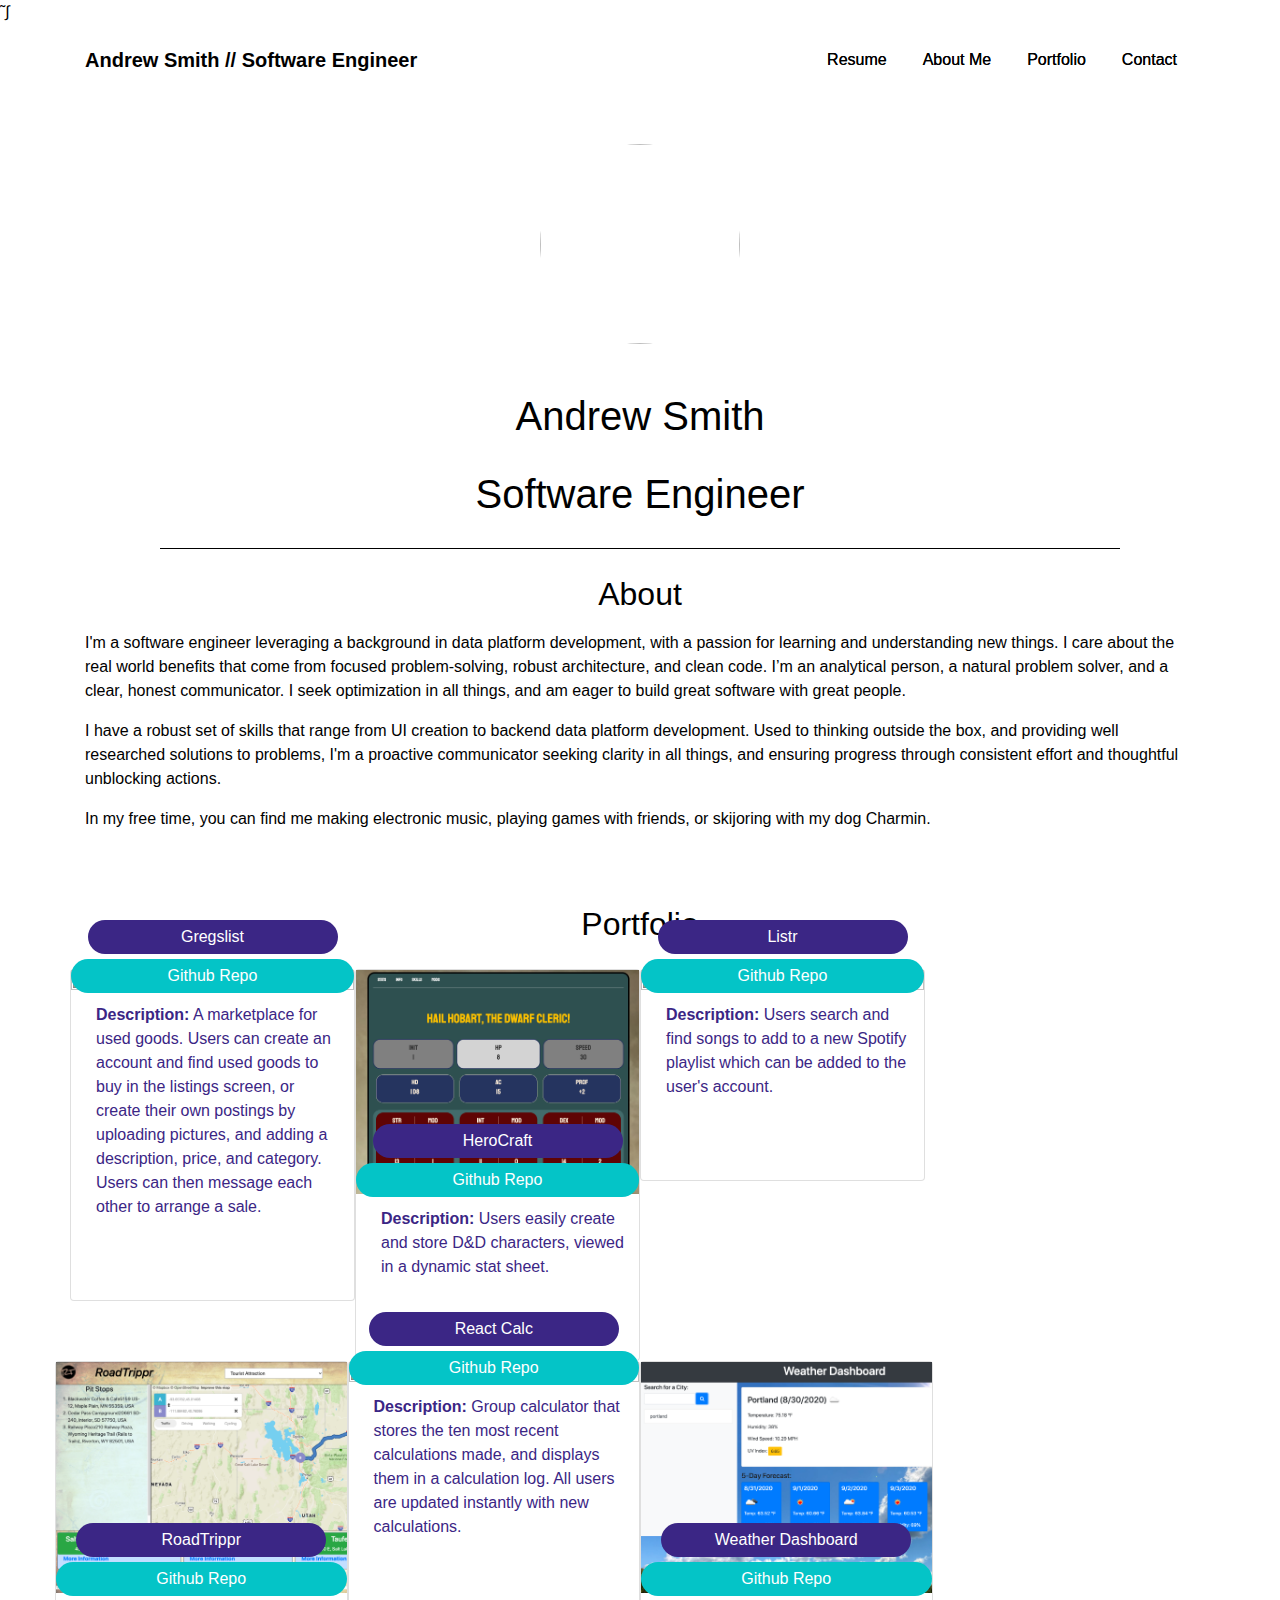
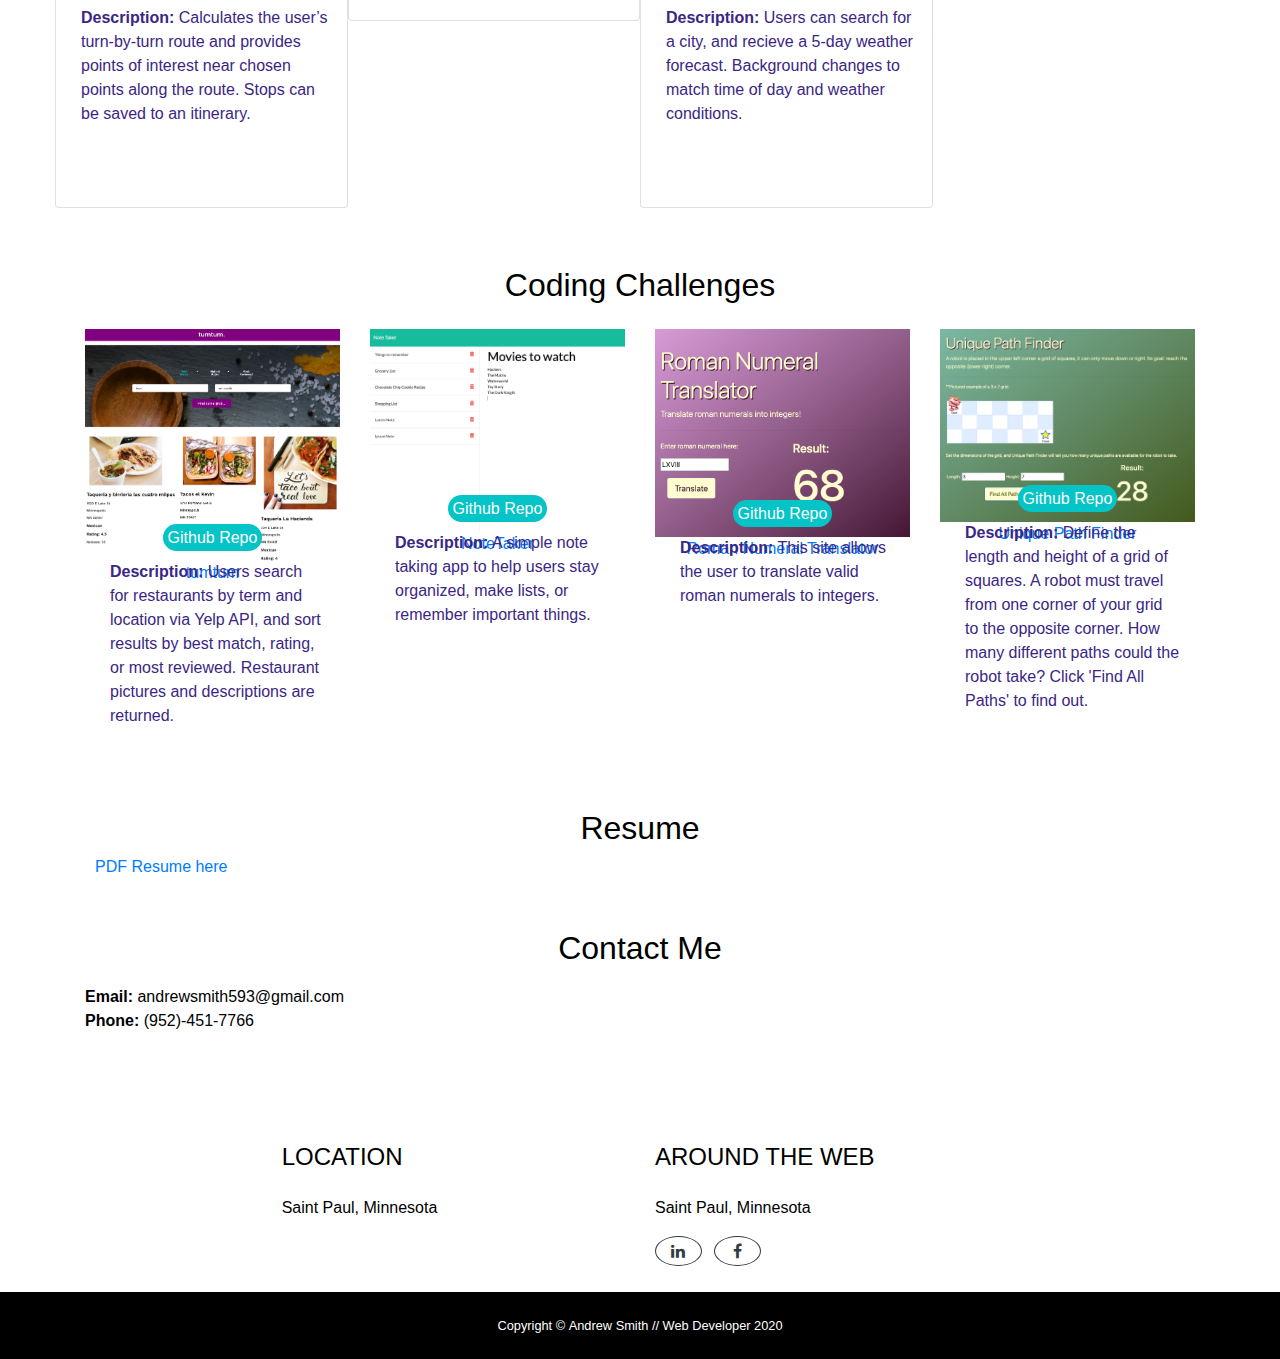
==== commit 3ffe76b7: "Update portfolio" ====
--- a/index.html
+++ b/index.html
@@ -43,7 +43,10 @@
         >
           <ul class="nav navbar-nav ml-auto">
             <li class="nav-item" role="presentation">
-              <a class="nav-link" href="#about" style="color: black">About</a>
+              <a class="nav-link" href="#resume" style="color: black">Resume</a>
+            </li>
+            <li class="nav-item" role="presentation">
+              <a class="nav-link" href="#about" style="color: black">About Me</a>
             </li>
             <li class="nav-item" role="presentation">
               <a class="nav-link" href="#portfolio" style="color: black"
@@ -98,12 +101,12 @@
 
             <p>
               I have a robust set
-              of skills that range from UI creation to database platform backend development. Used to thinking outside the box, and providing well researched
+              of skills that range from UI creation to backend data platform development. Used to thinking outside the box, and providing well researched
               solutions to problems, I'm a proactive communicator seeking clarity in all things, and ensuring progress through consistent effort and thoughtful unblocking actions.
             
             </p>
             <p>
-              In my free time, you can find me making electronic music, playing table-top games with friends, or skijoring with my dog Charmin.
+              In my free time, you can find me making electronic music, playing games with friends, or skijoring with my dog Charmin.
             </p>
           </div>
         </div>
@@ -140,7 +143,7 @@
               </a>
               <a
                 class="githublink text-center"
-                href="https://github.com/AndrewCodesDontYaKnow/Gregslist"
+                href="https://github.com/AndrewSmith593/Gregslist"
                 >Github Repo</a
               >
               <p class="projectDescription">
@@ -184,7 +187,7 @@
               </a>
               <a
                 class="githublink"
-                href="https://github.com/AndrewCodesDontYaKnow/Listr"
+                href="https://github.com/AndrewSmith593/Listr"
                 >Github Repo</a
               >
               <p class="projectDescription">
@@ -210,7 +213,7 @@
                 </a>
                 <a
                   class="githublink"
-                  href="https://github.com/AndrewCodesDontYaKnow/RoadTrippr"
+                  href="https://github.com/AndrewSmith593/RoadTrippr"
                   >Github Repo</a
                 >
                 <p class="projectDescription">
@@ -235,7 +238,7 @@
               </a>
               <a
                 class="githublink"
-                href="https://github.com/AndrewCodesDontYaKnow/ReactCalc"
+                href="https://github.com/AndrewSmith593/ReactCalc"
                 >Github Repo</a
               >
               <p class="projectDescription">
@@ -254,7 +257,7 @@
             <div class="card">
               <a
                 class="img-fluid justify-self-center"
-                href="https://andrewcodesdontyaknow.github.io/WeatherDashboard/"
+                href="https://AndrewSmith593.github.io/WeatherDashboard/"
                 target="_blank"
               >
                 <img
@@ -268,7 +271,7 @@
               </a>
               <a
                 class="githublink"
-                href="https://github.com/AndrewCodesDontYaKnow/WeatherDashboard"
+                href="https://github.com/AndrewSmith593/WeatherDashboard"
                 >Github Repo</a
               >
               <p class="projectDescription">
@@ -305,7 +308,7 @@
         <div class="row">
           <div class="portfolio-column col-12 col-md-6 col-lg-3 col-sm-12">
             <a
-              href="https://andrewcodesdontyaknow.github.io/tumtum/"
+              href="https://AndrewSmith593.github.io/tumtum/"
               target="_blank"
             >
               <img class="portfolioimg" src="./img/tumtumpic.png" />
@@ -313,7 +316,7 @@
             </a>
             <a
               class="githublink"
-              href="https://github.com/AndrewCodesDontYaKnow/tumtum"
+              href="https://github.com/AndrewSmith593/tumtum"
               >Github Repo</a
             >
             <p class="projectDescription">
@@ -333,7 +336,7 @@
           </a>
           <a
             class="githublink text-center"
-            href="https://github.com/AndrewCodesDontYaKnow/Note_TakerV2"
+            href="https://github.com/AndrewSmith593/Note_TakerV2"
             >Github Repo</a
           >
           <p class="projectDescription">
@@ -344,7 +347,7 @@
 
         <div class="portfolio-column col-12 col-md-4 col-lg-3 col-sm-12">
           <a
-            href="https://andrewcodesdontyaknow.github.io/RomanNumeralTranslator/"
+            href="https://AndrewSmith593.github.io/RomanNumeralTranslator/"
             target="_blank"
           >
             <img class="portfolioimg" src="./img/translatorpic.png" />
@@ -352,7 +355,7 @@
           </a>
           <a
             class="githublink"
-            href="https://github.com/AndrewCodesDontYaKnow/RomanNumeralTranslator"
+            href="https://github.com/AndrewSmith593/RomanNumeralTranslator"
             >Github Repo</a
           >
           <p class="projectDescription">
@@ -364,7 +367,7 @@
         <div class="portfolio-column col-12 col-md-4 col-lg-3 col-sm-12">
           <a
             class="portfolio-pic"
-            href="https://andrewcodesdontyaknow.github.io/UniquePathFinder"
+            href="https://AndrewSmith593.github.io/UniquePathFinder"
             target="_blank"
           >
             <img class="portfolioimg" src="./img/uniquepaths.png" />
@@ -374,7 +377,7 @@
           </a>
           <a
             class="githublink"
-            href="https://github.com/AndrewCodesDontYaKnow/UniquePathFinder"
+            href="https://github.com/AndrewSmith593/UniquePathFinder"
             >Github Repo</a
           >
           <p class="projectDescription">
@@ -396,14 +399,14 @@
           <div class="col-12">
             <a
               style="text-align: start; padding: 10px; margin: 10px"
-              id="resumelink"
+              id="resume"
               class="m-auto"
-              href="https://drive.google.com/file/d/1PlUrU4AwaDKnfD9nhblfA9Y8aW0FGFX9/view?usp=sharing"
+              href="https://docs.google.com/document/d/121Xg9c-0udrvT9lLkCyyje762S1YK2LWo3RuPk6al8c/edit?usp=sharing"
               >PDF Resume here</a
             >
           </div>
           <div class="col-12 text-center">
-            <script src="https://gist.github.com/AndrewCodesDontYaKnow/a3a3069124eee4b40285b8ce895cfcea.js"></script>
+            <script src="https://gist.github.com/AndrewSmith593/a3a3069124eee4b40285b8ce895cfcea.js"></script>
           </div>
         </div>
       </div>
@@ -447,17 +450,17 @@
         >
           <div class="col-md-4 col-xl-4 mb-5 mb-lg-0" style="margin-top: 39px">
             <h4 class="text-uppercase mb-4">Location</h4>
-            <p>Minneapolis, Minnesota</p>
+            <p>Saint Paul, Minnesota</p>
           </div>
           <div class="col-md-4 col-xl-4 mb-5 mb-lg-0" style="margin-top: 39px">
             <h4 class="text-uppercase mb-4">Around the Web</h4>
-            <p>Minneapolis, Minnesota</p>
+            <p>Saint Paul, Minnesota</p>
             <ul class="list-inline">
               <li class="list-inline-item">
                 <a
                   class="btn btn-outline-dark btn-social text-center rounded-circle"
                   role="button"
-                  href="https://www.linkedin.com/in/andrew-smith-6981b32b/"
+                  href="https://www.linkedin.com/in/andrew-smith-mn/"
                   ><i class="fa fa-linkedin fa-fw"></i
                 ></a>
               </li>
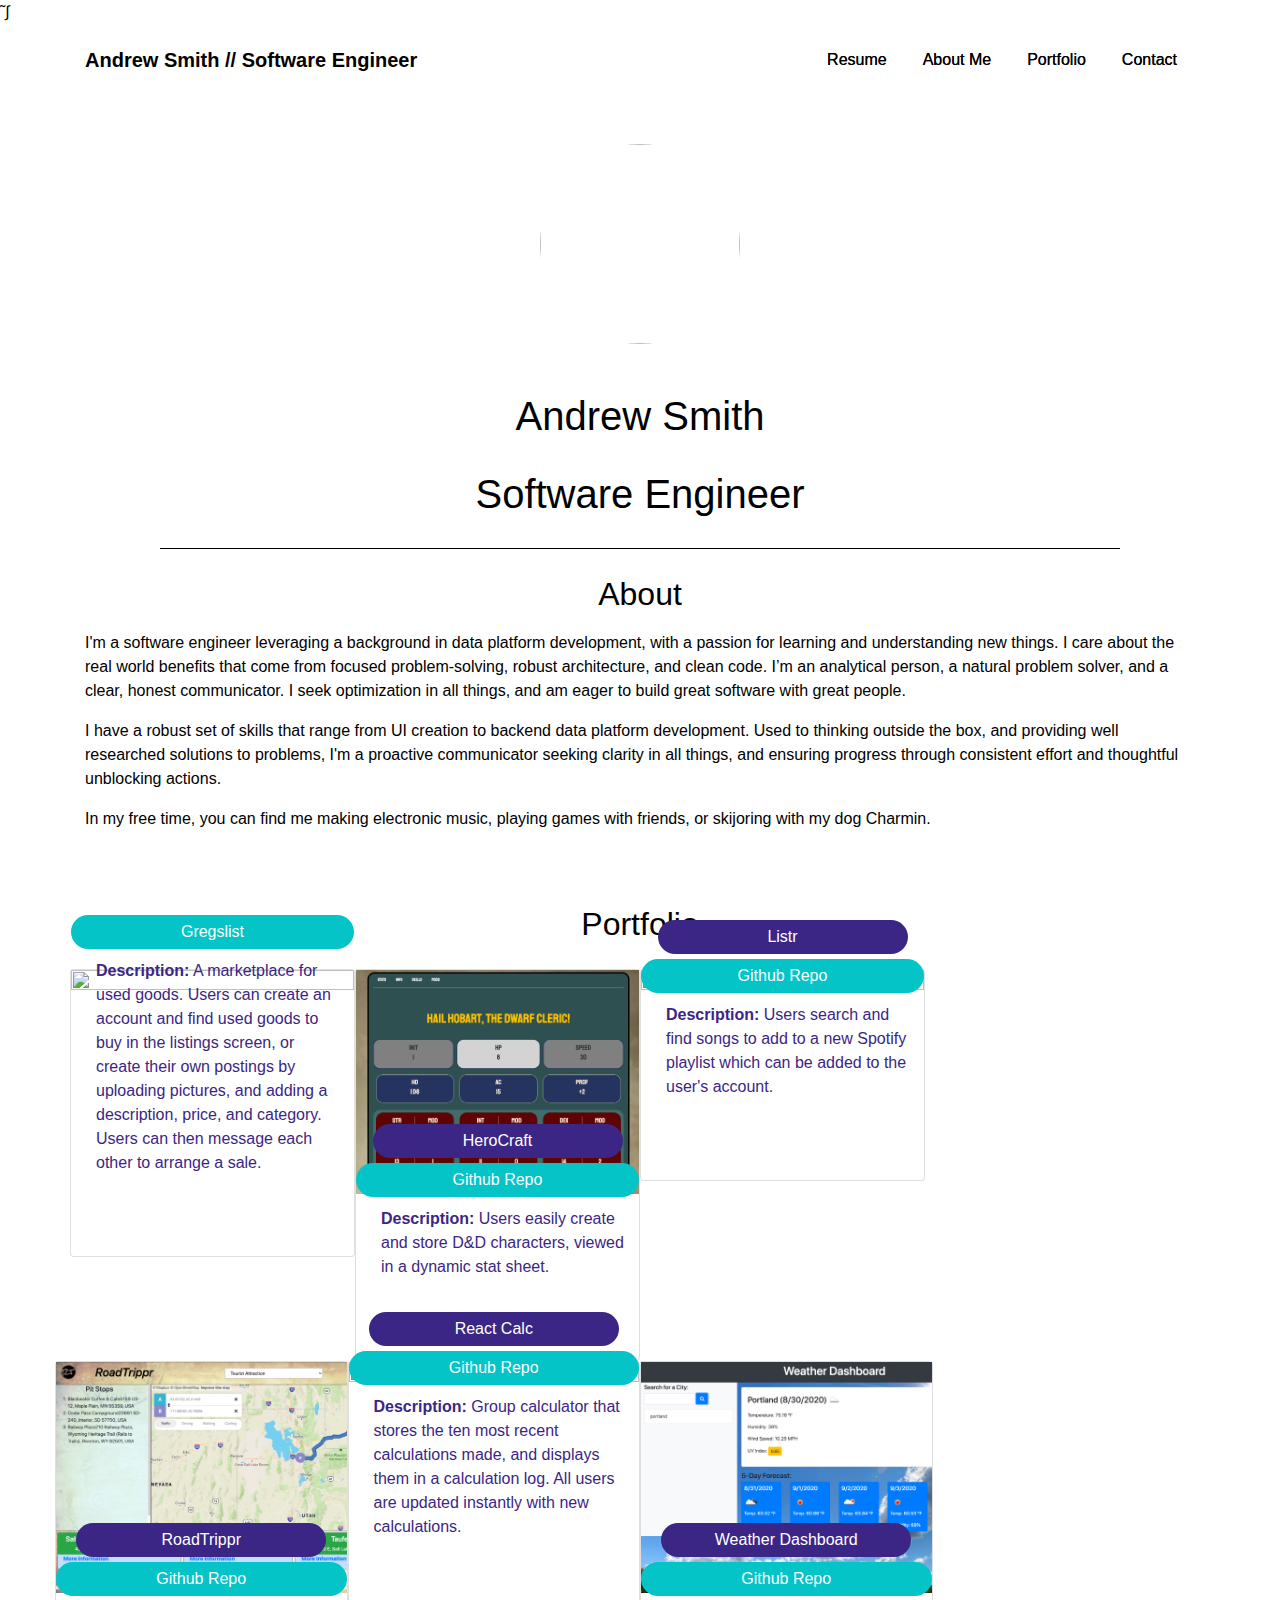
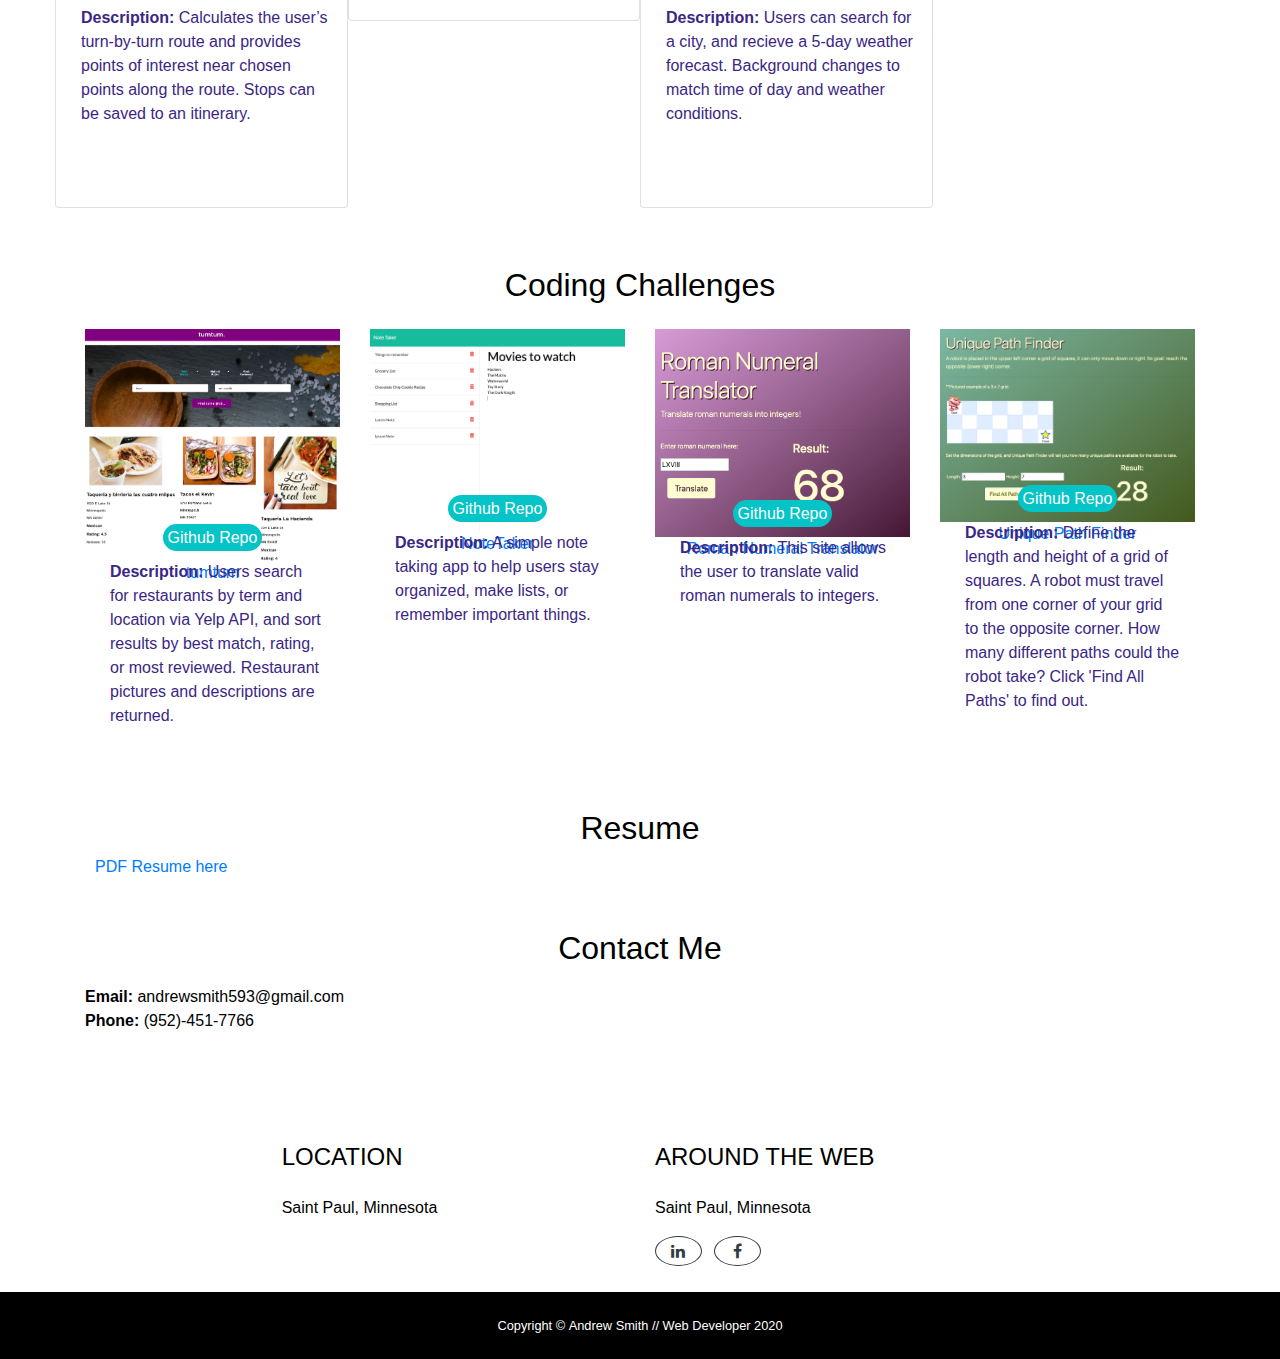
==== commit 17aa9f47: "Update index.html" ====
--- a/index.html
+++ b/index.html
@@ -132,19 +132,12 @@
         <div class="row">
           <div class="column">
             <div class="card">
-              <a
-                href="https://boiling-plains-43100.herokuapp.com"
-                target="_blank"
-              >
                 <img class="portfolioimg" src="./img/Gregslist.png" />
-                <p class="portfolio-text text-center position-relative">
-                  Gregslist
-                </p>
               </a>
               <a
                 class="githublink text-center"
                 href="https://github.com/AndrewSmith593/Gregslist"
-                >Github Repo</a
+                >Gregslist</a
               >
               <p class="projectDescription">
                 <strong>Description:</strong> A marketplace for used goods.
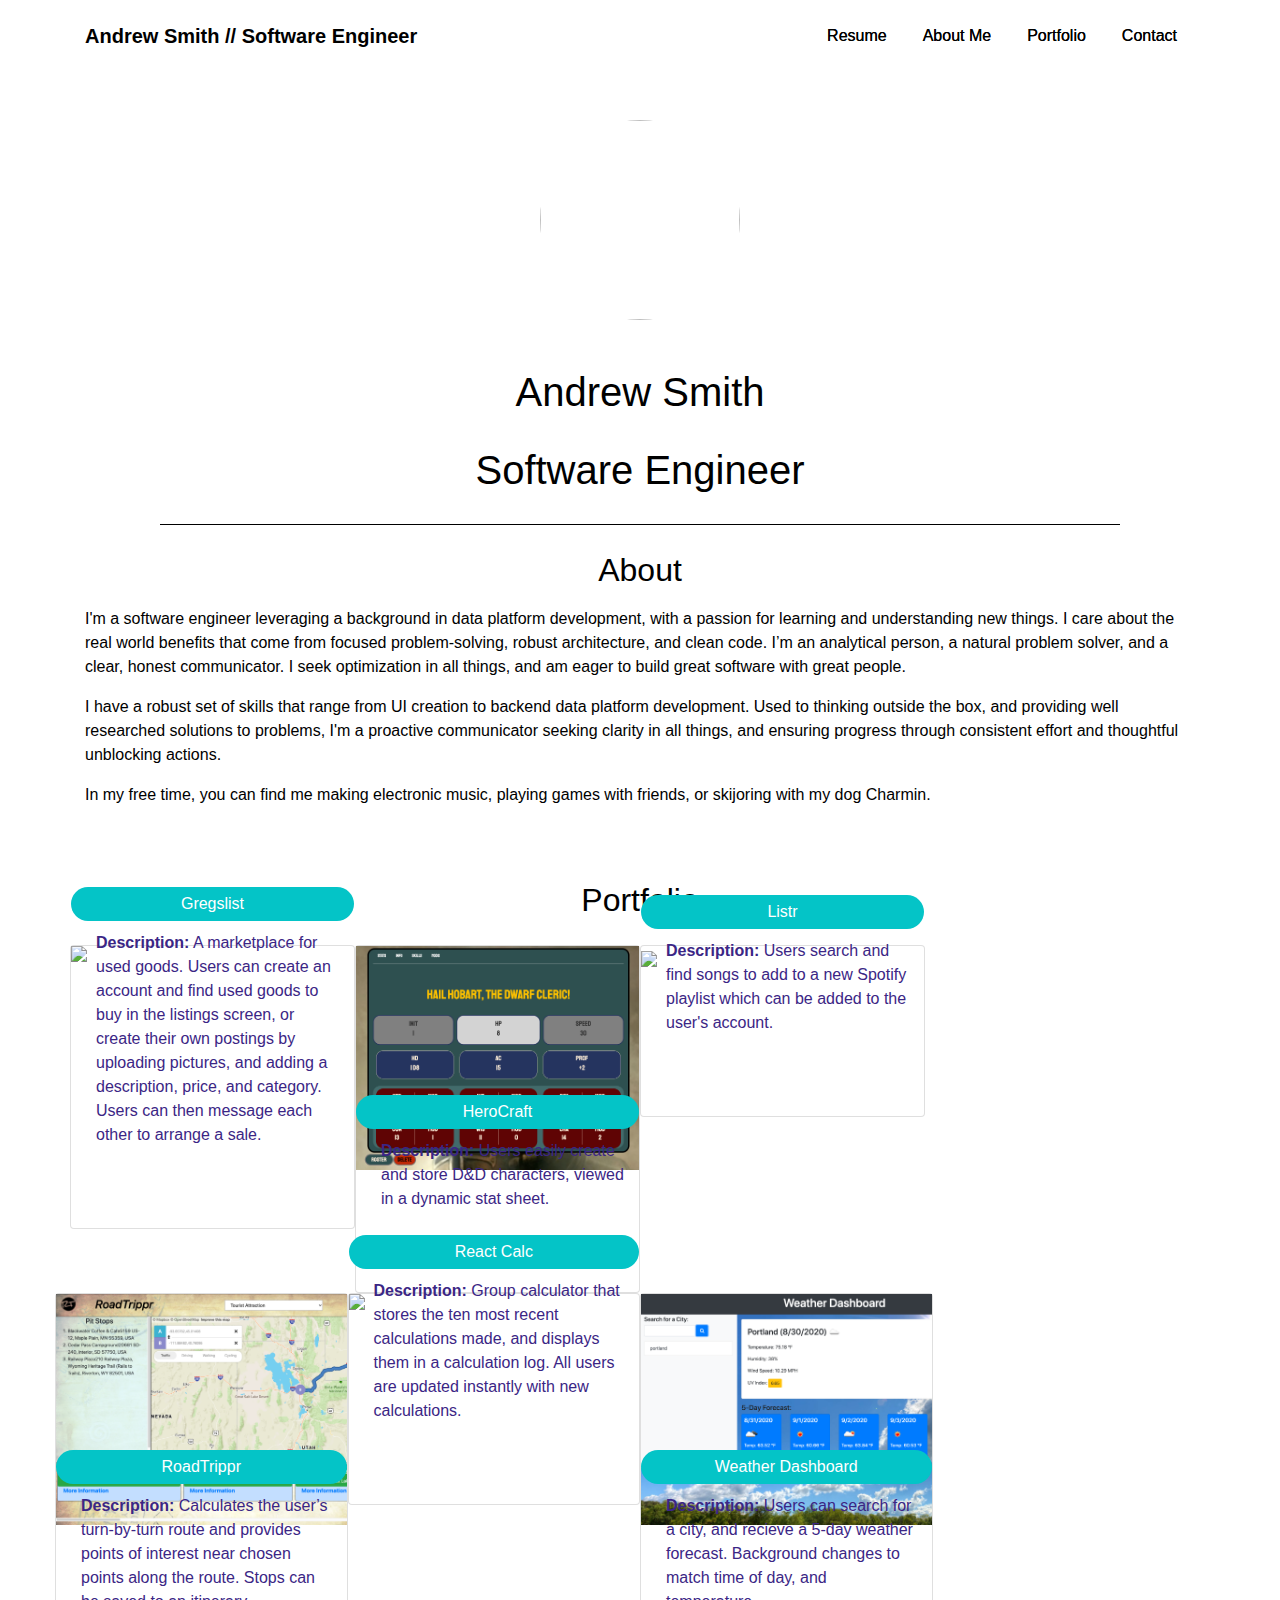
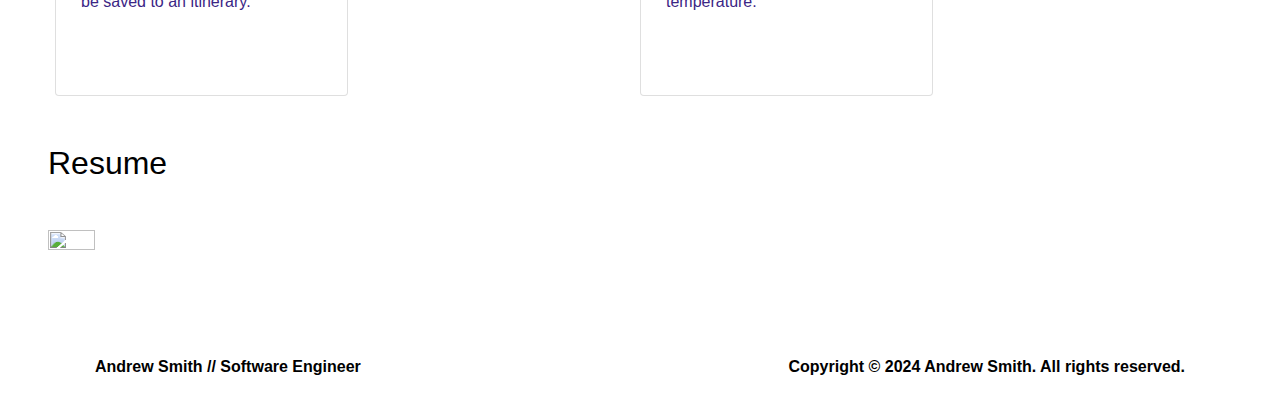
==== commit 81b96afc: "Update index.html" ====
--- a/index.html
+++ b/index.html
@@ -1,4 +1,4 @@
-˜∫<!DOCTYPE html>
+<!DOCTYPE html>
 <html>
   <head>
     <meta charset="utf-8" />
@@ -133,12 +133,10 @@
           <div class="column">
             <div class="card">
                 <img class="portfolioimg" src="./img/Gregslist.png" />
-              </a>
               <a
                 class="githublink text-center"
                 href="https://github.com/AndrewSmith593/Gregslist"
-                >Gregslist</a
-              >
+                >Gregslist</a>
               <p class="projectDescription">
                 <strong>Description:</strong> A marketplace for used goods.
                 Users can create an account and find used goods to buy in the
@@ -151,18 +149,11 @@
 
           <div class="column">
             <div class="card">
+                <img class="portfolioimg" src="./img/herocraft.png" />
               <a
-                href="http://murmuring-cove-64228.herokuapp.com/"
-                target="_blank"
-              >
-                <img class="portfolioimg" src="./img/herocraft.png" />
-                <p class="portfolio-text text-center">HeroCraft</p>
-              </a>
-              <a
-                class="githublink"
+                class="githublink text-center"
                 href="https://github.com/ezekieleverest/Character-Creator"
-                >Github Repo</a
-              >
+                >HeroCraft</a>
               <p class="projectDescription">
                 <strong>Description:</strong> Users easily create and store D&D
                 characters, viewed in a dynamic stat sheet.
@@ -172,17 +163,13 @@
 
           <div class="column">
             <div class="card">
-              <a href="http://grieving-growth.surge.sh/" target="_blank">
                 <div class="pic-container">
                   <img class="portfolioimg" src="./img/listrpic.png" />
                 </div>
-                <p class="portfolio-text text-center">Listr</p>
-              </a>
               <a
-                class="githublink"
+                class="githublink text-center"
                 href="https://github.com/AndrewSmith593/Listr"
-                >Github Repo</a
-              >
+                >Listr</a>
               <p class="projectDescription">
                 <strong>Description:</strong> Users search and find songs to add
                 to a new Spotify playlist which can be added to the user's
@@ -194,21 +181,11 @@
           <div class="row">
             <div class="column">
               <div class="card">
-                <a
-                  class="portfolio-pic"
-                  href="https://nathanszu.github.io/RoadTrippr/index.html"
-                  target="_blank"
-                >
                   <img class="portfolioimg" src="./img/rtpic.png" />
-                  <p class="portfolio-text text-center position-relative">
-                    RoadTrippr
-                  </p>
-                </a>
-                <a
+                  <a
                   class="githublink"
                   href="https://github.com/AndrewSmith593/RoadTrippr"
-                  >Github Repo</a
-                >
+                  >RoadTrippr</a>
                 <p class="projectDescription">
                   <strong>Description:</strong> Calculates the user’s
                   turn-by-turn route and provides points of interest near chosen
@@ -219,21 +196,11 @@
 
             <div class="column">
             <div class="card">
-              <a
-                class="portfolio-pic"
-                href="https://lit-reaches-09190.herokuapp.com/"
-                target="_blank"
-              >
                 <img class="portfolioimg calcpic" src="./img/calcpic2.png" />
-                <p class="portfolio-text text-center position-relative">
-                  React Calc
-                </p>
-              </a>
-              <a
+                <a
                 class="githublink"
                 href="https://github.com/AndrewSmith593/ReactCalc"
-                >Github Repo</a
-              >
+                >React Calc</a>
               <p class="projectDescription">
                 <strong>Description:</strong> Group calculator that stores the
                 ten most recent calculations made, and displays them in a
@@ -248,239 +215,73 @@
 
           <div class="column">
             <div class="card">
-              <a
-                class="img-fluid justify-self-center"
-                href="https://AndrewSmith593.github.io/WeatherDashboard/"
-                target="_blank"
-              >
                 <img
                   class="portfolioimg"
-                  class="img-fluid justify-self-center"
                   src="./img/wtpic.png"
                 />
-                <p class="portfolio-text text-center position-relative">
-                  Weather Dashboard
-                </p>
-              </a>
-              <a
+                <a
                 class="githublink"
                 href="https://github.com/AndrewSmith593/WeatherDashboard"
-                >Github Repo</a
-              >
+                >Weather Dashboard</a>
               <p class="projectDescription">
                 <strong>Description:</strong> Users can search for a city, and
                 recieve a 5-day weather forecast. Background changes to match
-                time of day and weather conditions.
-              </p>
-            </div>
-          </div>
-
-
-        </div>
-
-
-
-
-
-        
-      </div>
-
-
-
-
-      <!-- CODING CHALLENGES SECTION -->
-      <div class="container" style="margin: auto; padding: 0px">
-        <h2
-          id="portfolio"
-          class="text-center mt-5"
-          style="margin: 15px; margin-top: 0px; padding: 10px"
-        >
-          Coding Challenges
-        </h2>
-
+                time of day, and temperature.
+              </p>
+            </div>
+          </div>
+        </div>
+      </div>
+    </section>
+    <section class="resume-section p-3 p-lg-5 d-flex flex-column" id="resume">
+      <div class="my-auto">
+        <h2 class="mb-5">Resume</h2>
+        <p>
+          <a
+            class="resume"
+            href="https://andrewsmith593.github.io/AndrewSmith_Resume.pdf"
+            target="_blank"
+            ><img
+              class="resume"
+              src="img/resumepic.jpg"
+              width="20%"
+              height="20%"
+          /></a>
+        </p>
+      </div>
+    </section>
+    <footer
+      class="footer"
+      style="background: white; background-color: white; color: black"
+    >
+      <div class="container">
         <div class="row">
-          <div class="portfolio-column col-12 col-md-6 col-lg-3 col-sm-12">
-            <a
-              href="https://AndrewSmith593.github.io/tumtum/"
-              target="_blank"
+          <div class="col-sm-6">
+            <p
+              class="text-left"
+              style="padding: 10px; text-align: left; font-weight: bold"
             >
-              <img class="portfolioimg" src="./img/tumtumpic.png" />
-              <p class="challenges-text text-center">tumtum</p>
-            </a>
-            <a
-              class="githublink"
-              href="https://github.com/AndrewSmith593/tumtum"
-              >Github Repo</a
+              <br />Andrew Smith // Software Engineer
+            </p>
+          </div>
+          <div class="col-sm-6">
+            <p
+              class="text-right"
+              style="
+                padding: 10px;
+                text-align: right;
+                font-weight: bold;
+                padding-top: 10px;
+              "
             >
-            <p class="projectDescription">
-              <strong>Description:</strong> Users search for restaurants by term
-              and location via Yelp API, and sort results by best match, rating,
-              or most reviewed. Restaurant pictures and descriptions are
-              returned.
-            </p>
-          </div>
-
-          <div class="portfolio-column col-12 col-md-6 col-lg-3 col-sm-12" ">
-          <a href="https://vast-shore-64434.herokuapp.com/" target="_blank">
-            <img class="portfolioimg" src="./img/notetpic.png" />
-            <p class="challenges-text text-center position-relative">
-              NoteTaker
-            </p>
-          </a>
-          <a
-            class="githublink text-center"
-            href="https://github.com/AndrewSmith593/Note_TakerV2"
-            >Github Repo</a
-          >
-          <p class="projectDescription">
-            <strong>Description:</strong> A simple note taking app to help users
-            stay organized, make lists, or remember important things.
-          </p>
-        </div>
-
-        <div class="portfolio-column col-12 col-md-4 col-lg-3 col-sm-12">
-          <a
-            href="https://AndrewSmith593.github.io/RomanNumeralTranslator/"
-            target="_blank"
-          >
-            <img class="portfolioimg" src="./img/translatorpic.png" />
-            <p class="challenges-text text-center">Roman Numeral Translator</p>
-          </a>
-          <a
-            class="githublink"
-            href="https://github.com/AndrewSmith593/RomanNumeralTranslator"
-            >Github Repo</a
-          >
-          <p class="projectDescription">
-            <strong>Description:</strong> This site allows the user to translate
-            valid roman numerals to integers.
-          </p>
-        </div>
-
-        <div class="portfolio-column col-12 col-md-4 col-lg-3 col-sm-12">
-          <a
-            class="portfolio-pic"
-            href="https://AndrewSmith593.github.io/UniquePathFinder"
-            target="_blank"
-          >
-            <img class="portfolioimg" src="./img/uniquepaths.png" />
-            <p class="challenges-text text-center position-relative">
-              Unique Path Finder
-            </p>
-          </a>
-          <a
-            class="githublink"
-            href="https://github.com/AndrewSmith593/UniquePathFinder"
-            >Github Repo</a
-          >
-          <p class="projectDescription">
-            <strong>Description:</strong> Define the length and height of a grid
-            of squares. A robot must travel from one corner of your grid to the
-            opposite corner. How many different paths could the robot take?
-            Click 'Find All Paths' to find out.
-          </p>
-        </div>
-      </div>
-      <!-- </div> -->
-    </section>
-    <section style="padding-top: 0px; background: white"></section>
-    <section style="background: white; background-color: white">
-      <div class="container">
-        <h2 id="contact" style="text-align: center; padding: 0px">Resume</h2>
-
-        <div class="row">
-          <div class="col-12">
-            <a
-              style="text-align: start; padding: 10px; margin: 10px"
-              id="resume"
-              class="m-auto"
-              href="https://docs.google.com/document/d/121Xg9c-0udrvT9lLkCyyje762S1YK2LWo3RuPk6al8c/edit?usp=sharing"
-              >PDF Resume here</a
-            >
-          </div>
-          <div class="col-12 text-center">
-            <script src="https://gist.github.com/AndrewSmith593/a3a3069124eee4b40285b8ce895cfcea.js"></script>
-          </div>
-        </div>
-      </div>
-      <div class="row" style="height: 40px">
-        <div class="col" style="margin-bottom: 67px">
-          <p></p>
-        </div>
-      </div>
-      <div class="container">
-        <h2 id="contact" style="text-align: center; padding: 10px">
-          Contact Me
-        </h2>
-
-        <div class="row">
-          <div class="col">
-            <p class="">
-              <strong>Email:</strong> andrewsmith593@gmail.com<br /><strong
-                >Phone:</strong
-              >
-              (952)-451-7766
-            </p>
-          </div>
-        </div>
-      </div>
-      <!-- <div class="row" style="height: 2px;">
-            <div class="col" style="margin-bottom: 0px;">
-                <p></p>
-            </div>
-        </div> -->
-    </section>
-    <footer style="background: white">
-      <div class="container">
-        <div
-          class="row justify-content-center"
-          style="
-            padding: 10px;
-            text-align: left;
-            padding-top: 55px;
-            padding-bottom: -13px;
-          "
-        >
-          <div class="col-md-4 col-xl-4 mb-5 mb-lg-0" style="margin-top: 39px">
-            <h4 class="text-uppercase mb-4">Location</h4>
-            <p>Saint Paul, Minnesota</p>
-          </div>
-          <div class="col-md-4 col-xl-4 mb-5 mb-lg-0" style="margin-top: 39px">
-            <h4 class="text-uppercase mb-4">Around the Web</h4>
-            <p>Saint Paul, Minnesota</p>
-            <ul class="list-inline">
-              <li class="list-inline-item">
-                <a
-                  class="btn btn-outline-dark btn-social text-center rounded-circle"
-                  role="button"
-                  href="https://www.linkedin.com/in/andrew-smith-mn/"
-                  ><i class="fa fa-linkedin fa-fw"></i
-                ></a>
-              </li>
-              <li class="list-inline-item">
-                <a
-                  class="btn btn-outline-dark btn-social text-center rounded-circle"
-                  role="button"
-                  href="https://www.facebook.com/andrewsmithmusic"
-                  ><i class="fa fa-facebook fa-fw"></i
-                ></a>
-              </li>
-            </ul>
+              <br />Copyright © 2024 Andrew Smith. All rights reserved.
+            </p>
           </div>
         </div>
       </div>
     </footer>
-    <div
-      class="justify-content-center copyright py-4 text-center text-white"
-      style="background: white; background-color: black; padding-top: 16px"
-    >
-      <div class="container" style="background-color: rgba(59, 38, 133, 0)">
-        <small>Copyright ©&nbsp;Andrew Smith // Web Developer 2020</small>
-      </div>
-    </div>
-
-    <script src="js/jquery.min.js"></script>
+    <script src="https://code.jquery.com/jquery-3.4.1.min.js"></script>
     <script src="bootstrap/js/bootstrap.min.js"></script>
-    <script src="js/bs-init.js"></script>
+    <script src="https://cdnjs.cloudflare.com/ajax/libs/jquery.easing/1.4.1/jquery.easing.min.js"></script>
   </body>
 </html>
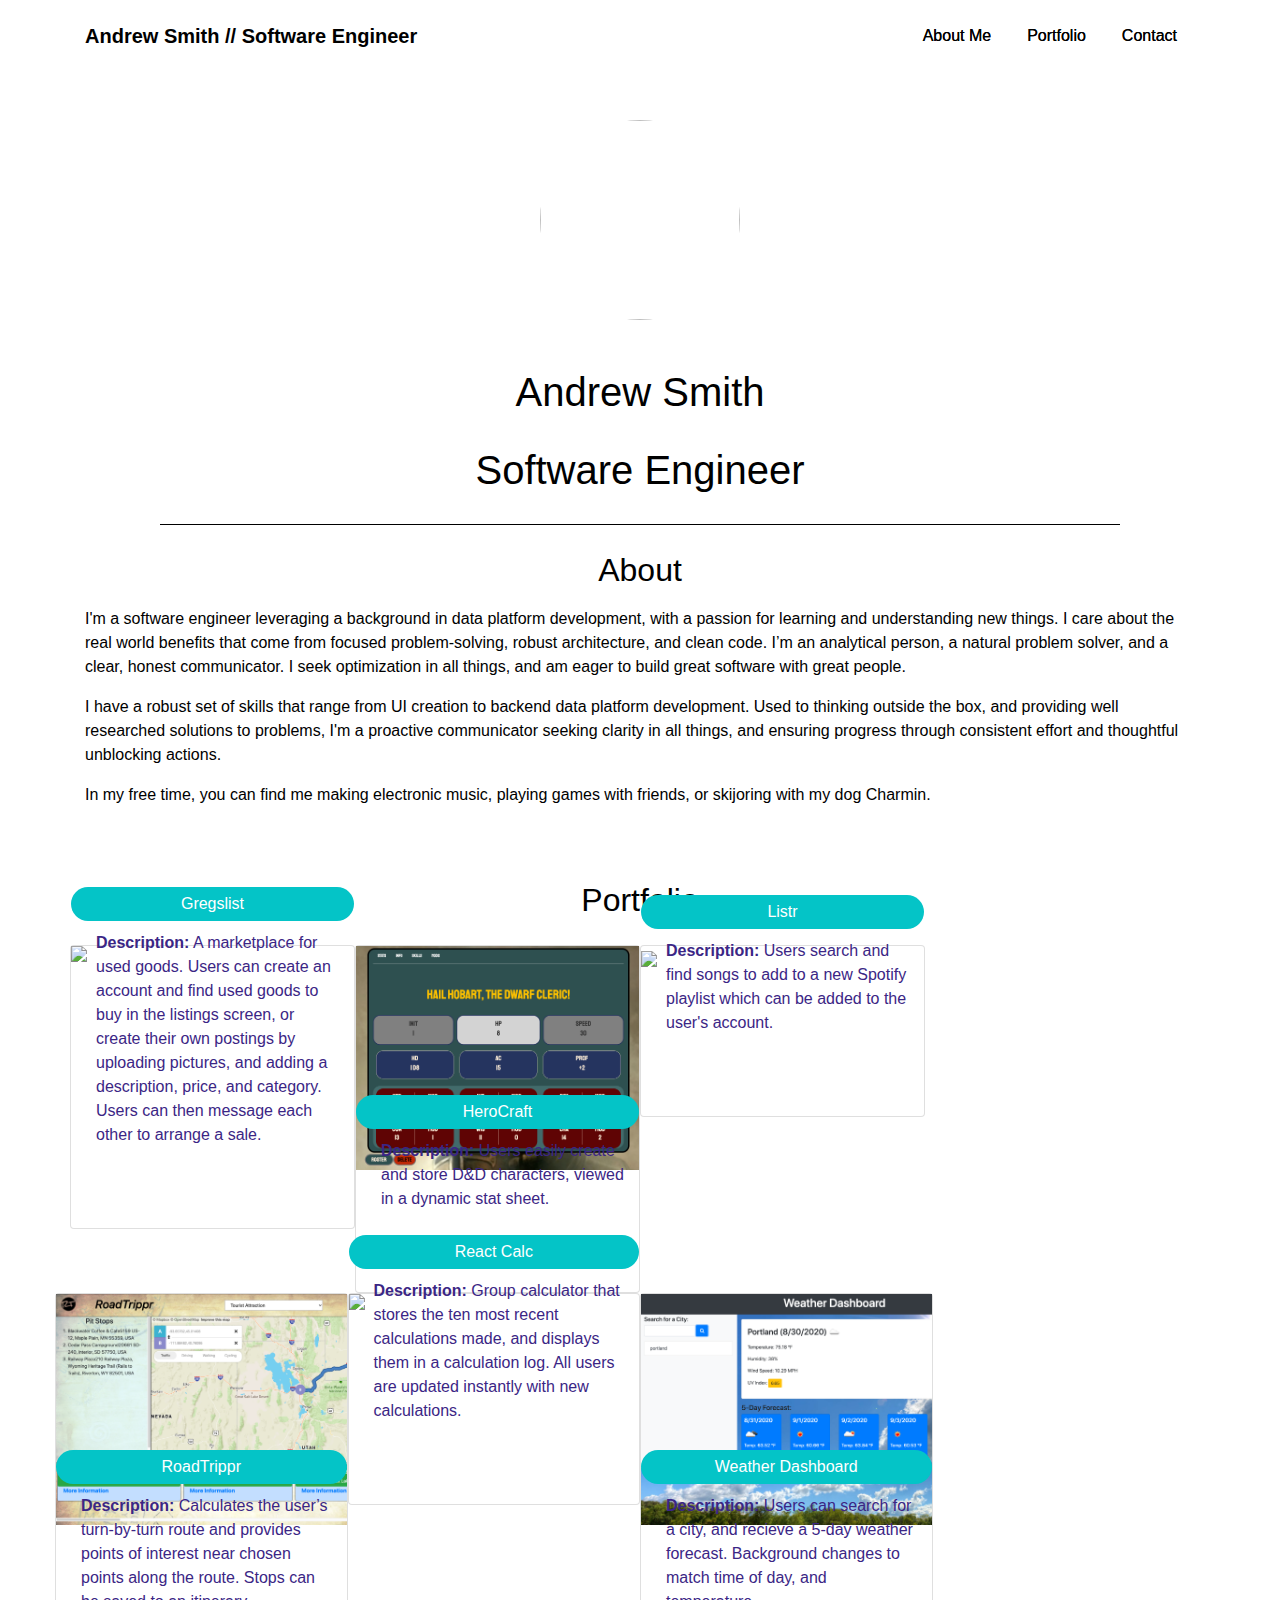
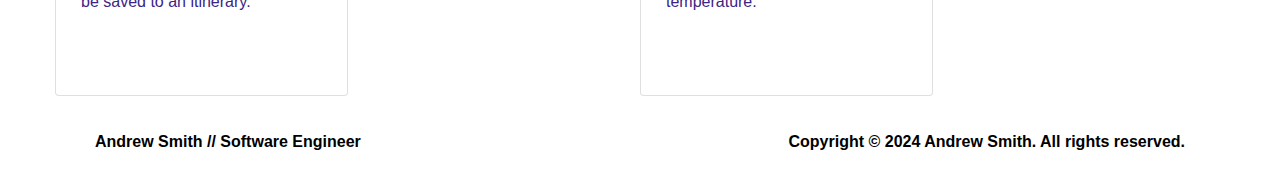
==== commit 95a38a97: "Update index.html" ====
--- a/index.html
+++ b/index.html
@@ -43,9 +43,6 @@
         >
           <ul class="nav navbar-nav ml-auto">
             <li class="nav-item" role="presentation">
-              <a class="nav-link" href="#resume" style="color: black">Resume</a>
-            </li>
-            <li class="nav-item" role="presentation">
               <a class="nav-link" href="#about" style="color: black">About Me</a>
             </li>
             <li class="nav-item" role="presentation">
@@ -233,23 +230,7 @@
         </div>
       </div>
     </section>
-    <section class="resume-section p-3 p-lg-5 d-flex flex-column" id="resume">
-      <div class="my-auto">
-        <h2 class="mb-5">Resume</h2>
-        <p>
-          <a
-            class="resume"
-            href="https://andrewsmith593.github.io/AndrewSmith_Resume.pdf"
-            target="_blank"
-            ><img
-              class="resume"
-              src="img/resumepic.jpg"
-              width="20%"
-              height="20%"
-          /></a>
-        </p>
-      </div>
-    </section>
+  
     <footer
       class="footer"
       style="background: white; background-color: white; color: black"
